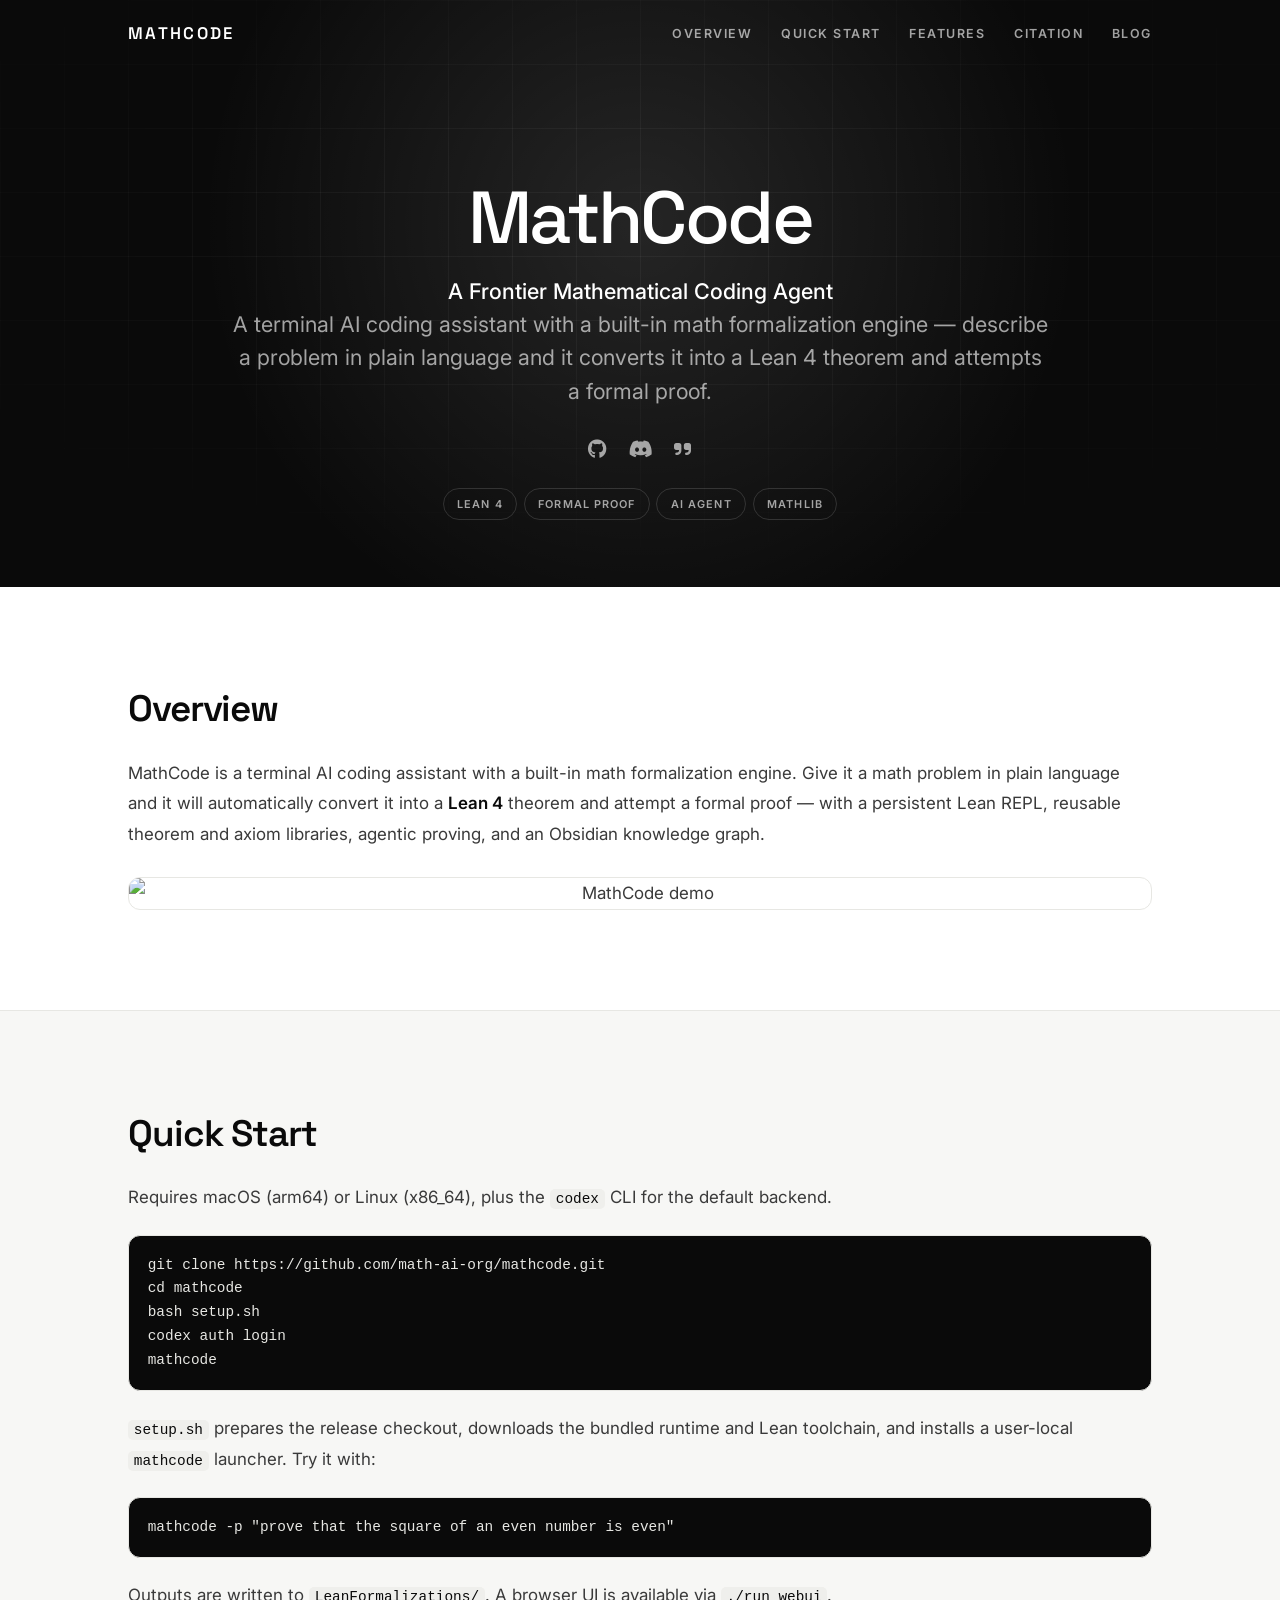
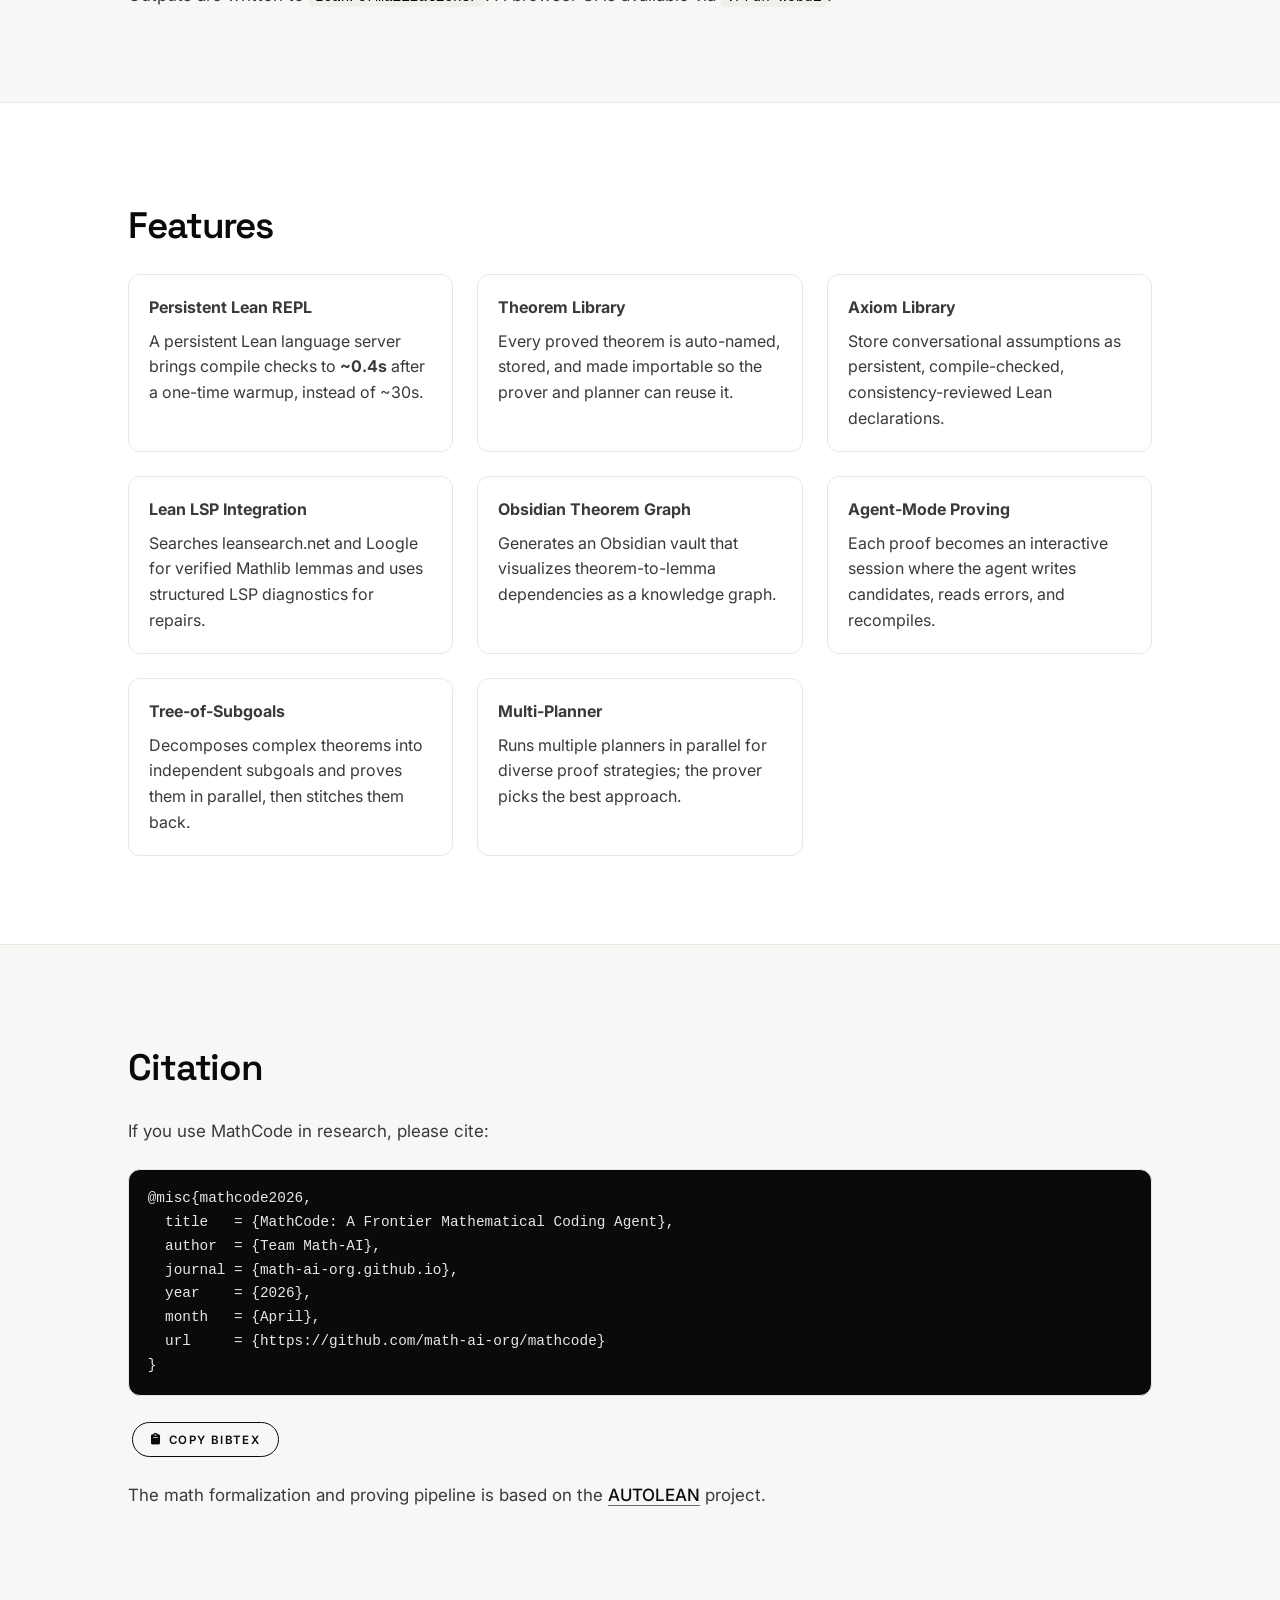
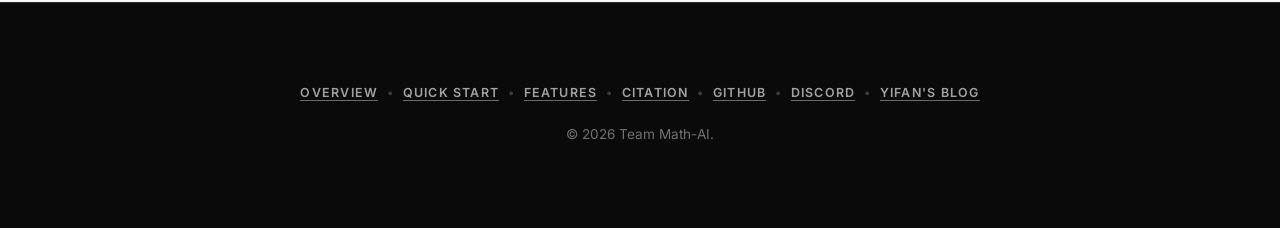
==== index.html @ fc047985 "Add project website (monochrome) for GitHub Pages Co-Authored-By: Claude Opus 4.8 (1M context) <nore" ====
<!DOCTYPE html>
<html lang="en">
<head>
  <meta charset="utf-8">
  <meta name="viewport" content="width=device-width, initial-scale=1">
  <title>MathCode — A Frontier Mathematical Coding Agent</title>
  <meta name="description" content="MathCode is a terminal AI coding agent with a built-in math formalization engine: describe a problem in plain language and it converts it into a Lean 4 theorem and attempts a formal proof.">
  <meta property="og:title" content="MathCode — A Frontier Mathematical Coding Agent"/>
  <meta property="og:description" content="A terminal AI coding agent that formalizes math problems into Lean 4 theorems and proves them."/>
  <meta property="og:type" content="website"/>
  <meta property="og:url" content="https://math-ai-org.github.io/mathcode/"/>
  <link rel="canonical" href="https://math-ai-org.github.io/mathcode/">
  <link rel="icon" href="data:image/svg+xml,%3Csvg xmlns='http://www.w3.org/2000/svg' viewBox='0 0 100 100'%3E%3Crect width='100' height='100' rx='22' fill='%230A0A0A'/%3E%3Ctext x='50' y='55' font-family='Arial,sans-serif' font-size='40' font-weight='700' fill='white' text-anchor='middle' dominant-baseline='central'%3EMC%3C/text%3E%3C/svg%3E" type="image/svg+xml">
  <link rel="preconnect" href="https://fonts.googleapis.com" />
  <link rel="preconnect" href="https://fonts.gstatic.com" crossorigin />
  <link href="https://fonts.googleapis.com/css2?family=Space+Grotesk:wght@400;500;600;700&family=Inter:wght@400;500;600;700&display=swap" rel="stylesheet" />
  <link rel="stylesheet" href="https://cdnjs.cloudflare.com/ajax/libs/font-awesome/6.5.2/css/all.min.css" />
    <style>
    /* ===== Monochrome system (OpenAI x SpaceX) — skins existing markup ===== */
    :root{
      --bg:#FFFFFF; --bg-subtle:#F7F7F5; --bg-subtle-2:#EFEFEC;
      --ink:#0A0A0A; --ink-2:#3A3A3A; --ink-3:#6B6B6B; --line:#E7E7E3;
      --d-bg:#0A0A0A; --d-ink:#FFFFFF; --d-ink-2:rgba(255,255,255,.62);
      --d-ink-3:rgba(255,255,255,.42); --d-line:rgba(255,255,255,.14);
      --nav-h:68px; --maxw:1120px; --readw:1120px; --ease:cubic-bezier(.22,.61,.36,1);
      --primary-color:#0A0A0A; --accent-color:#0A0A0A; --content-bg:#F7F7F5;
      --border-color:#E7E7E3; --text-main:#3A3A3A; --text-on-primary:#FFFFFF;
      --link-color:#0A0A0A; --link-hover-color:#0A0A0A; --primary-color-rgb:10,10,10; --link-color-rgb:10,10,10;
    }
    *,*::before,*::after{box-sizing:border-box}
    html{scroll-behavior:smooth;-webkit-text-size-adjust:100%}
    body{margin:0;font-family:'Inter',system-ui,-apple-system,Segoe UI,Roboto,Arial,sans-serif;
      background:var(--bg);color:var(--ink);line-height:1.6;overflow-x:hidden;display:flex;flex-direction:column;min-height:100vh;
      text-rendering:optimizeLegibility;-webkit-font-smoothing:antialiased;-moz-osx-font-smoothing:grayscale}
    a{color:inherit;text-decoration:none} img{max-width:100%;display:block} ::selection{background:var(--ink);color:var(--bg)}
    body.nav-open{overflow:hidden}
    .container{width:100%;max-width:var(--maxw);margin:0 auto;padding-inline:clamp(1.25rem,5vw,3rem)}
    .section.content-section .container{max-width:var(--readw)}
    .has-text-centered{text-align:center!important} .has-text-justified{text-align:justify}
    .has-text-grey{color:var(--ink-3)!important} .is-italic{font-style:italic}
    .has-text-weight-bold{font-weight:700} .has-text-weight-medium{font-weight:500}
    .is-size-3{font-size:1.5rem} .is-size-4{font-size:1.3rem} .is-size-5{font-size:1.15rem} .is-size-6{font-size:1rem} .is-size-7{font-size:.82rem}
    .mb-6{margin-bottom:1.5rem!important} .mt-3{margin-top:.75rem!important} .mt-5{margin-top:1.25rem!important} .mt-6{margin-top:2rem!important}
    .my-4{margin-top:1rem!important;margin-bottom:1rem!important} .my-5{margin-top:1.5rem!important;margin-bottom:1.5rem!important}
    .tight{margin-top:.5rem!important;margin-bottom:.75rem!important}
    .icon{display:inline-flex;align-items:center;justify-content:center}
    hr{border:0;border-top:1px solid var(--line);margin:1rem 0}

    /* Nav */
    .navbar{position:fixed;inset:0 0 auto 0;z-index:200;height:var(--nav-h);display:flex;align-items:center;background:transparent;
      border-bottom:1px solid transparent;transition:background .4s var(--ease),border-color .4s var(--ease),backdrop-filter .4s var(--ease)}
    .navbar>.container{display:flex;align-items:center;justify-content:space-between}
    .navbar-brand{display:flex;align-items:center;position:relative;z-index:160;min-height:auto}
    .navbar-brand .navbar-item{font-family:'Space Grotesk',sans-serif;font-weight:600;font-size:1.05rem;letter-spacing:.14em;
      text-transform:uppercase;color:var(--d-ink);padding:0;background:transparent!important;transition:color .4s var(--ease)}
    .navbar-menu{display:flex;box-shadow:none;background:transparent;padding:0} .navbar-end{display:flex;align-items:center;gap:1.8rem;margin-left:auto}
    .navbar-menu .navbar-item{position:relative;font-size:.78rem;font-weight:600;letter-spacing:.12em;text-transform:uppercase;
      color:var(--d-ink-2);padding:.25rem 0;background:transparent!important;transition:color .25s var(--ease)}
    .navbar-menu .navbar-item::after{content:"";position:absolute;left:0;right:0;bottom:-4px;height:1px;background:currentColor;
      transform:scaleX(0);transform-origin:left;transition:transform .3s var(--ease)}
    .navbar-menu .navbar-item:hover{color:var(--d-ink)} .navbar-menu .navbar-item:hover::after{transform:scaleX(1)}
    .navbar.is-scrolled{background:rgba(255,255,255,.82);backdrop-filter:saturate(180%) blur(20px);
      -webkit-backdrop-filter:saturate(180%) blur(20px);border-bottom-color:var(--line)}
    .navbar.is-scrolled .navbar-brand .navbar-item{color:var(--ink)}
    .navbar.is-scrolled .navbar-menu .navbar-item{color:var(--ink-3)}
    .navbar.is-scrolled .navbar-menu .navbar-item:hover{color:var(--ink)}
    .navbar-burger{display:none;position:relative;width:44px;height:44px;margin:0;background:none;border:0;cursor:pointer}
    .navbar-burger span{position:absolute;left:13px;width:18px;height:1.5px;background:var(--d-ink);
      transition:transform .35s var(--ease),opacity .2s var(--ease),background .4s var(--ease)}
    .navbar-burger span:nth-child(1){top:18px} .navbar-burger span:nth-child(2){top:23px} .navbar-burger span:nth-child(3){top:28px}
    .navbar.is-scrolled .navbar-burger span{background:var(--ink)}
    .navbar-burger.is-active span{background:var(--d-ink)!important}
    .navbar-burger.is-active span:nth-child(1){top:23px;transform:rotate(45deg)}
    .navbar-burger.is-active span:nth-child(2){opacity:0}
    .navbar-burger.is-active span:nth-child(3){top:23px;transform:rotate(-45deg)}

    /* Hero */
    .hero{position:relative;background:var(--d-bg);color:var(--d-ink);overflow:hidden;padding-top:var(--nav-h);
      min-height:62vh;min-height:62svh;display:flex;align-items:center}
    .hero::before{content:"";position:absolute;inset:0;
      background-image:linear-gradient(to right,rgba(255,255,255,.045) 1px,transparent 1px),linear-gradient(to bottom,rgba(255,255,255,.045) 1px,transparent 1px);
      background-size:64px 64px;-webkit-mask-image:radial-gradient(ellipse 85% 75% at 50% 40%,#000 25%,transparent 78%);
      mask-image:radial-gradient(ellipse 85% 75% at 50% 40%,#000 25%,transparent 78%)}
    .hero::after{content:"";position:absolute;left:50%;top:38%;transform:translate(-50%,-50%);width:80vw;height:80vw;
      max-width:1000px;max-height:1000px;background:radial-gradient(circle,rgba(255,255,255,.11),transparent 62%);pointer-events:none}
    .hero-body{position:relative;z-index:1;width:100%;padding-block:clamp(2.5rem,7vh,4.5rem)}
    .hero .title{font-family:'Space Grotesk',sans-serif;font-weight:500;letter-spacing:-.035em;line-height:1.02;
      color:var(--d-ink);font-size:clamp(2.4rem,6vw,4.6rem);margin-bottom:0}
    .hero .subtitle{color:var(--d-ink-2)}
    .hero .subtitle.is-hero-subtitle{color:var(--d-ink-2);font-size:clamp(1.05rem,1.7vw,1.35rem);max-width:820px;margin:1.2rem auto 0;font-weight:400;line-height:1.55}
    .hero .subtitle .highlight{color:var(--d-ink);font-weight:500}
    .hero .subtitle.is-4,.hero .subtitle.is-5{font-size:1.05rem;font-weight:500;margin-top:1.2rem;line-height:1.55}
    .hero .subtitle.is-6{font-size:.85rem;margin-top:.4rem}
    .hero .subtitle a,.authors-list a{color:var(--d-ink);border-bottom:1px solid var(--d-line)}
    .hero .subtitle a:hover,.authors-list a:hover{border-bottom-color:var(--d-ink)}
    .authors-list{font-size:1.02rem;line-height:1.7;margin-top:1.6rem;color:var(--d-ink-2);font-weight:500}
    .affiliations{font-size:.78rem;letter-spacing:.16em;text-transform:uppercase;color:var(--d-ink-3);margin-top:.7rem}
    .project-links{margin-top:1.6rem}
    .project-links a{color:var(--d-ink-2);font-size:1.2rem;margin:0 .55rem;transition:color .2s var(--ease),transform .2s var(--ease)}
    .project-links a:hover{color:var(--d-ink);transform:translateY(-2px)}
    .pill{display:inline-block;padding:.4rem .85rem;border-radius:100px;font-size:.68rem;font-weight:600;letter-spacing:.1em;
      text-transform:uppercase;background:transparent;color:var(--d-ink-2);border:1px solid var(--d-line);margin:.22rem .2rem}

    /* Sections / body */
    .section.content-section{padding-block:clamp(3.5rem,8vh,6rem);border-bottom:1px solid var(--line)}
    .section.content-section:nth-child(even){background:var(--bg-subtle)}
    .section.content-section:last-of-type{border-bottom:none}
    .section-title,.title.is-3.section-title{font-family:'Space Grotesk',sans-serif;font-weight:600;letter-spacing:-.03em;line-height:1.1;
      color:var(--ink);font-size:clamp(1.7rem,3.6vw,2.3rem);margin-bottom:1.75rem!important;text-align:left!important}
    .content{max-width:var(--readw);margin:0 auto;line-height:1.8;font-size:1.06rem;color:var(--ink-2)}
    .content .title.is-4,.title.is-4,.content h3{font-family:'Space Grotesk',sans-serif;font-weight:600;letter-spacing:-.02em;color:var(--ink);font-size:1.3rem;margin:2.1rem 0 1rem}
    .content .title.is-5,.title.is-5,.content h4{font-family:'Space Grotesk',sans-serif;font-weight:600;color:var(--ink);font-size:1.12rem;margin:1.6rem 0 .6rem;line-height:1.3}
    .content p{margin-bottom:1.2rem;color:var(--ink-2)} .content strong{color:var(--ink);font-weight:600}
    .content a{color:var(--ink);border-bottom:1px solid var(--ink-3);font-weight:500;transition:border-color .2s var(--ease)}
    .content a:hover{border-bottom-color:var(--ink)}
    .content ul,.content ol{margin:0 0 1.2rem 1.4rem} .content li{margin-bottom:.5rem;color:var(--ink-2)}
    .content img{display:block;margin:1.75rem auto;max-width:100%;border:1px solid var(--line);border-radius:12px}
    .content figure{margin:1.75rem auto;text-align:center;max-width:100%}
    .content figure img,figure img{margin:0 auto .6rem}
    figcaption,.content figcaption{color:var(--ink-3);font-size:.85rem;line-height:1.6;max-width:820px;margin:.4rem auto 0}
    .math-block{margin:1.6rem 0;overflow-x:auto;text-align:center}
    .content pre,pre{background:var(--d-bg);color:#E7E7E3;border:1px solid var(--line);border-radius:12px;padding:1.2em 1.3em;overflow:auto;font-size:.9rem;margin:1.4rem 0;line-height:1.65}
    code{background:var(--bg-subtle-2);color:var(--ink);padding:.16em .4em;border-radius:5px;font-size:85%}
    pre code{background:transparent;color:inherit;padding:0;font-size:inherit}
    .notification{position:relative;background:var(--bg-subtle);border-radius:0 10px 10px 0;padding:1.1rem 1.4rem;margin:1.6rem 0;color:var(--ink-2)}
    .message{background:var(--bg-subtle);border-left:2px solid var(--ink);border-radius:0 10px 10px 0;margin:1.6rem 0}
    .message-body{padding:1.1rem 1.4rem;color:var(--ink-2);border:0}
    .box{background:var(--bg);border:1px solid var(--line);border-radius:12px;padding:1.5rem;margin:1rem 0;box-shadow:none;color:var(--ink-2)}
    .has-background-light{background:var(--bg-subtle)!important}
    .pillar-box,.book-item{background:var(--bg);border:1px solid var(--line);border-radius:12px;padding:1.25rem;height:100%;color:var(--ink-2);transition:transform .2s var(--ease),box-shadow .2s var(--ease)}
    .book-item{font-size:.92rem;text-align:center}
    .pillar-box:hover,.book-item:hover{transform:translateY(-3px);box-shadow:0 12px 28px rgba(10,10,10,.06)}
    .section.content-section:nth-child(even) :is(.notification,.message,.box,.pillar-box,.book-item,.diagram-container){background:#fff}
    .columns{display:flex;flex-wrap:wrap;gap:1.5rem;margin:1rem 0} .columns.is-centered{justify-content:center} .columns.is-vcentered{align-items:center}
    .column{flex:1 1 0;min-width:0;padding:0}
    .column.is-4{flex:0 0 calc(33.333% - 1rem)} .column.is-5{flex:0 0 calc(41.666% - .75rem)}
    .column.is-6,.column.is-half{flex:0 0 calc(50% - .75rem)} .column.is-one-quarter-desktop{flex:0 0 calc(25% - 1.125rem)}
    .table-container{overflow-x:auto;margin:2rem 0;border:1px solid var(--line);border-radius:12px}
    table.table,.table{width:100%;border-collapse:collapse;background:var(--bg);margin:0}
    table.table th,.table th{background:var(--bg-subtle);color:var(--ink);font-weight:600;padding:1rem;text-align:left;border-bottom:2px solid var(--line)}
    table.table td,.table td{padding:1rem;border-bottom:1px solid var(--line);color:var(--ink-2);vertical-align:top}
    table.table tr:last-child td{border-bottom:none}
    .diagram-container{width:100%;margin:2rem 0;text-align:center;background:var(--bg);border:1px solid var(--line);border-radius:12px;padding:1.5rem;display:block}
    .diagram-container img{border:0;margin:0 auto}
    .mini-caption{display:block;margin-top:.6rem;color:var(--ink-3);font-style:italic;font-size:.85rem;text-align:center}
    .profile-image{width:100%;max-width:280px;aspect-ratio:1;object-fit:cover;border-radius:14px;border:1px solid var(--line);filter:grayscale(1)}
    svg text{font-family:'Inter',sans-serif}
    .button{display:inline-flex;align-items:center;gap:.5rem;padding:.6rem 1.1rem;border:1px solid var(--ink);border-radius:100px;
      background:transparent;color:var(--ink);font-family:inherit;font-size:.72rem;font-weight:600;letter-spacing:.12em;text-transform:uppercase;
      cursor:pointer;transition:background .2s var(--ease),color .2s var(--ease);margin:.25rem}
    .button:hover,.button.is-primary,.button.is-success{background:var(--ink);color:var(--bg)!important;border-color:var(--ink)}

    /* Footer */
    .footer{background:var(--d-bg);color:var(--d-ink-2);padding-block:clamp(2.5rem,5vw,4rem);margin-top:auto;border-top:1px solid var(--d-line)}
    .footer .content{max-width:var(--maxw);color:var(--d-ink-2)}
    .footer .content p:first-child{font-size:.78rem;font-weight:600;letter-spacing:.1em;text-transform:uppercase;margin-bottom:1rem;line-height:2.1}
    .footer a{color:var(--d-ink-2);font-weight:600;transition:color .2s var(--ease)} .footer a:hover{color:var(--d-ink)}
    .footer .content p:last-child{font-size:.85rem;color:var(--d-ink-3);letter-spacing:0;text-transform:none;font-weight:400}

    @media(max-width:1023px){ .column.is-half-tablet,.column.is-one-quarter-desktop{flex:0 0 calc(50% - .75rem)} }
    @media(max-width:820px){
      .navbar-burger{display:block}
      .navbar-menu{position:fixed;inset:0;background:var(--d-bg);flex-direction:column;justify-content:center;align-items:center;gap:1.5rem;
        opacity:0;visibility:hidden;transform:translateY(-8px);z-index:150;transition:opacity .4s var(--ease),transform .4s var(--ease),visibility .4s}
      .navbar-menu.is-active{opacity:1;visibility:visible;transform:none}
      .navbar-end{flex-direction:column;gap:1.5rem;margin-left:0}
      .navbar-menu .navbar-item{font-family:'Space Grotesk',sans-serif;font-size:1.4rem;font-weight:500;letter-spacing:-.01em;text-transform:none}
      .navbar-menu .navbar-item::after{display:none}
      .column,.column.is-4,.column.is-5,.column.is-6,.column.is-half,.column.is-half-tablet,.column.is-one-quarter-desktop{flex:1 1 100%}
    }
    @media (prefers-reduced-motion: reduce){ html{scroll-behavior:auto} }
  </style>

</head>
<body>
  <nav class="navbar" role="navigation" aria-label="main navigation">
    <div class="container">
      <div class="navbar-brand">
        <a class="navbar-item" href="#">MathCode</a>
        <a role="button" class="navbar-burger" aria-label="menu" aria-expanded="false" data-target="navbarMenu"><span aria-hidden="true"></span><span aria-hidden="true"></span><span aria-hidden="true"></span></a>
      </div>
      <div id="navbarMenu" class="navbar-menu"><div class="navbar-end">
          <a href="#overview" class="navbar-item">Overview</a>
          <a href="#quickstart" class="navbar-item">Quick Start</a>
          <a href="#features" class="navbar-item">Features</a>
          <a href="#citation" class="navbar-item">Citation</a>
          <a href="https://yfz.ai/blog" class="navbar-item">Blog</a>
        </div></div>
    </div>
  </nav>
  <header class="hero is-medium">
    <div class="hero-body"><div class="container has-text-centered">
      <h1 class="title">MathCode</h1>
      <h2 class="subtitle is-hero-subtitle"><span class="highlight">A Frontier Mathematical Coding Agent</span><br>A terminal AI coding assistant with a built-in math formalization engine &mdash; describe a problem in plain language and it converts it into a Lean&nbsp;4 theorem and attempts a formal proof.</h2>
      <div class="project-links">
          <a href="https://github.com/math-ai-org/mathcode" target="_blank" rel="noopener" aria-label="GitHub"><i class="fab fa-github"></i></a>
          <a href="https://discord.gg/f2AFP9W5" target="_blank" rel="noopener" aria-label="Discord"><i class="fab fa-discord"></i></a>
          <a href="#citation" aria-label="Citation"><i class="fas fa-quote-right"></i></a>
      </div>
      <div style="margin-top:1.25rem;">
          <span class="pill">Lean 4</span><span class="pill">Formal Proof</span><span class="pill">AI Agent</span><span class="pill">Mathlib</span>
      </div>
    </div></div>
  </header>
  <main>
    <section id="overview" class="section content-section"><div class="container">
      <h2 class="section-title">Overview</h2>
      <div class="content">
        <p>MathCode is a terminal AI coding assistant with a built-in math formalization engine. Give it a math problem in plain language and it will automatically convert it into a <strong>Lean&nbsp;4</strong> theorem and attempt a formal proof &mdash; with a persistent Lean REPL, reusable theorem and axiom libraries, agentic proving, and an Obsidian knowledge graph.</p>
        <figure><img src="Demo.png" alt="MathCode demo"></figure>
      </div>
    </div></section>
    <section id="quickstart" class="section content-section"><div class="container">
      <h2 class="section-title">Quick Start</h2>
      <div class="content">
        <p>Requires macOS (arm64) or Linux (x86_64), plus the <code>codex</code> CLI for the default backend.</p>
<pre><code>git clone https://github.com/math-ai-org/mathcode.git
cd mathcode
bash setup.sh
codex auth login
mathcode</code></pre>
        <p><code>setup.sh</code> prepares the release checkout, downloads the bundled runtime and Lean toolchain, and installs a user-local <code>mathcode</code> launcher. Try it with:</p>
<pre><code>mathcode -p "prove that the square of an even number is even"</code></pre>
        <p>Outputs are written to <code>LeanFormalizations/</code>. A browser UI is available via <code>./run webui</code>.</p>
      </div>
    </div></section>
    <section id="features" class="section content-section"><div class="container">
      <h2 class="section-title">Features</h2>
      <div class="columns is-multiline">
          <div class="column is-4"><div class="pillar-box"><strong>Persistent Lean REPL</strong><p style="margin:.5rem 0 0">A persistent Lean language server brings compile checks to <strong>~0.4s</strong> after a one-time warmup, instead of ~30s.</p></div></div>
          <div class="column is-4"><div class="pillar-box"><strong>Theorem Library</strong><p style="margin:.5rem 0 0">Every proved theorem is auto-named, stored, and made importable so the prover and planner can reuse it.</p></div></div>
          <div class="column is-4"><div class="pillar-box"><strong>Axiom Library</strong><p style="margin:.5rem 0 0">Store conversational assumptions as persistent, compile-checked, consistency-reviewed Lean declarations.</p></div></div>
          <div class="column is-4"><div class="pillar-box"><strong>Lean LSP Integration</strong><p style="margin:.5rem 0 0">Searches leansearch.net and Loogle for verified Mathlib lemmas and uses structured LSP diagnostics for repairs.</p></div></div>
          <div class="column is-4"><div class="pillar-box"><strong>Obsidian Theorem Graph</strong><p style="margin:.5rem 0 0">Generates an Obsidian vault that visualizes theorem-to-lemma dependencies as a knowledge graph.</p></div></div>
          <div class="column is-4"><div class="pillar-box"><strong>Agent-Mode Proving</strong><p style="margin:.5rem 0 0">Each proof becomes an interactive session where the agent writes candidates, reads errors, and recompiles.</p></div></div>
          <div class="column is-4"><div class="pillar-box"><strong>Tree-of-Subgoals</strong><p style="margin:.5rem 0 0">Decomposes complex theorems into independent subgoals and proves them in parallel, then stitches them back.</p></div></div>
          <div class="column is-4"><div class="pillar-box"><strong>Multi-Planner</strong><p style="margin:.5rem 0 0">Runs multiple planners in parallel for diverse proof strategies; the prover picks the best approach.</p></div></div>
      </div>
    </div></section>
    <section id="citation" class="section content-section"><div class="container">
      <h2 class="section-title">Citation</h2>
      <div class="content"><p>If you use MathCode in research, please cite:</p>
<pre id="cite-bibtex"><code>@misc{mathcode2026,
  title   = {MathCode: A Frontier Mathematical Coding Agent},
  author  = {Team Math-AI},
  journal = {math-ai-org.github.io},
  year    = {2026},
  month   = {April},
  url     = {https://github.com/math-ai-org/mathcode}
}</code></pre>
        <p><button id="copy-cite" class="button"><span class="icon"><i class="fas fa-clipboard"></i></span><span>Copy BibTeX</span></button></p>
        <p>The math formalization and proving pipeline is based on the <a href="https://github.com/T3S1AMAX/autolean.git" target="_blank" rel="noopener">AUTOLEAN</a> project.</p></div>
    </div></section>
  </main>
  <footer class="footer"><div class="container"><div class="content has-text-centered">
    <p><a href="#overview">Overview</a> &nbsp;&bull;&nbsp; <a href="#quickstart">Quick Start</a> &nbsp;&bull;&nbsp;
       <a href="#features">Features</a> &nbsp;&bull;&nbsp; <a href="#citation">Citation</a> &nbsp;&bull;&nbsp;
       <a href="https://github.com/math-ai-org/mathcode">GitHub</a> &nbsp;&bull;&nbsp;
       <a href="https://discord.gg/f2AFP9W5">Discord</a> &nbsp;&bull;&nbsp;
       <a href="https://yfz.ai/blog">Yifan's Blog</a></p>
    <p>&copy; 2026 Team Math-AI.</p>
  </div></div></footer>
    <script>
    document.addEventListener('DOMContentLoaded', () => {
      const navbar = document.querySelector('.navbar');
      const hero = document.querySelector('.hero');
      const burgers = Array.from(document.querySelectorAll('.navbar-burger'));
      if (navbar && hero && 'IntersectionObserver' in window) {
        new IntersectionObserver(([e]) => navbar.classList.toggle('is-scrolled', !e.isIntersecting),
          { rootMargin: '-69px 0px 0px 0px', threshold: 0 }).observe(hero);
      }
      const closeMenu = () => {
        document.querySelectorAll('.navbar-burger.is-active').forEach(b => b.classList.remove('is-active'));
        document.querySelectorAll('.navbar-menu.is-active').forEach(m => m.classList.remove('is-active'));
        document.body.classList.remove('nav-open');
      };
      burgers.forEach(el => el.addEventListener('click', () => {
        const target = document.getElementById(el.dataset.target);
        el.classList.toggle('is-active'); if (target) target.classList.toggle('is-active');
        document.body.classList.toggle('nav-open', el.classList.contains('is-active'));
      }));
      document.querySelectorAll('.navbar-menu .navbar-item').forEach(a => a.addEventListener('click', closeMenu));
      document.addEventListener('keydown', (e) => { if (e.key === 'Escape') closeMenu(); });
      const btn = document.getElementById('copy-cite'), pre = document.getElementById('cite-bibtex');
      if (btn && pre) { btn.addEventListener('click', async () => {
        try { await navigator.clipboard.writeText(pre.innerText); btn.classList.add('is-success');
          btn.innerHTML = '<span class="icon"><i class="fas fa-check"></i></span><span>Copied</span>';
          setTimeout(() => { btn.classList.remove('is-success'); btn.innerHTML = '<span class="icon"><i class="fas fa-clipboard"></i></span><span>Copy BibTeX</span>'; }, 1600);
        } catch (e) { const r=document.createRange(); r.selectNode(pre); const s=window.getSelection(); s.removeAllRanges(); s.addRange(r); try{document.execCommand('copy')}catch(_){}; s.removeAllRanges(); }
      }); }
    });
  </script>
</body>
</html>
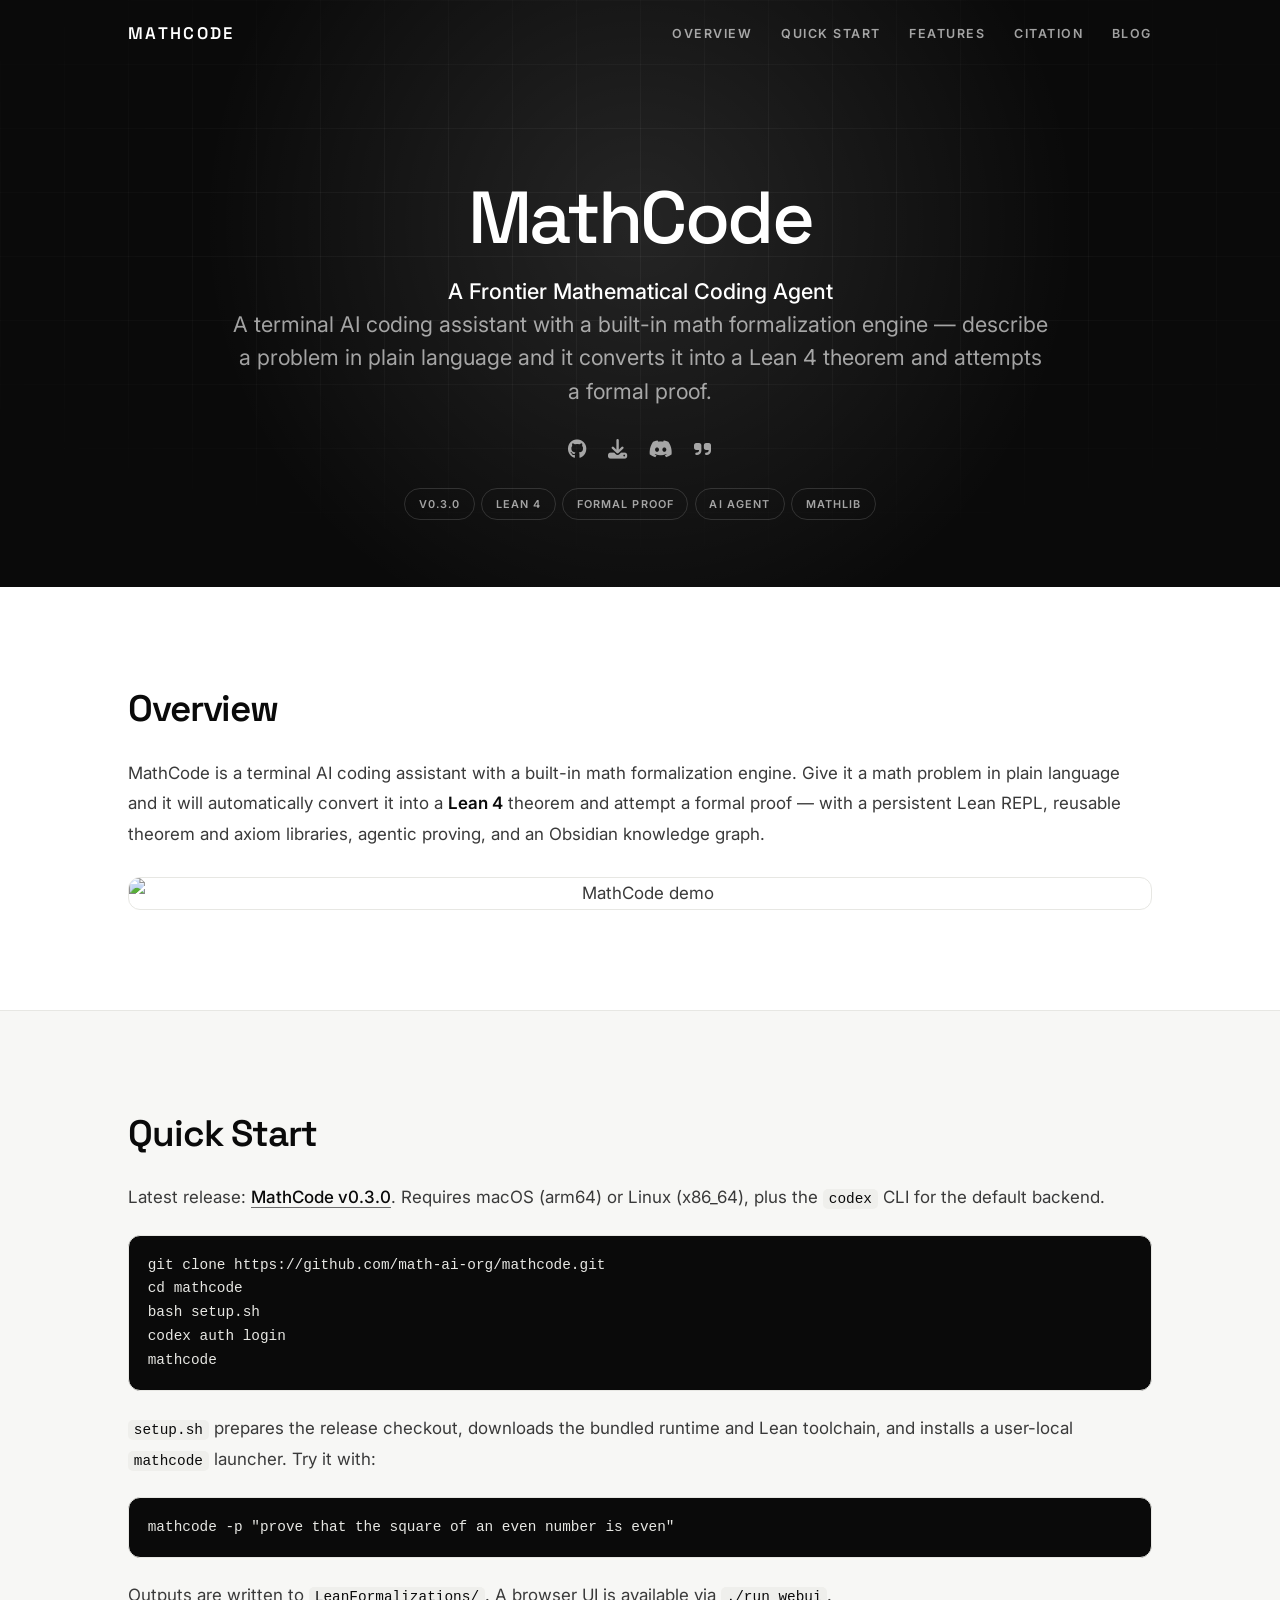
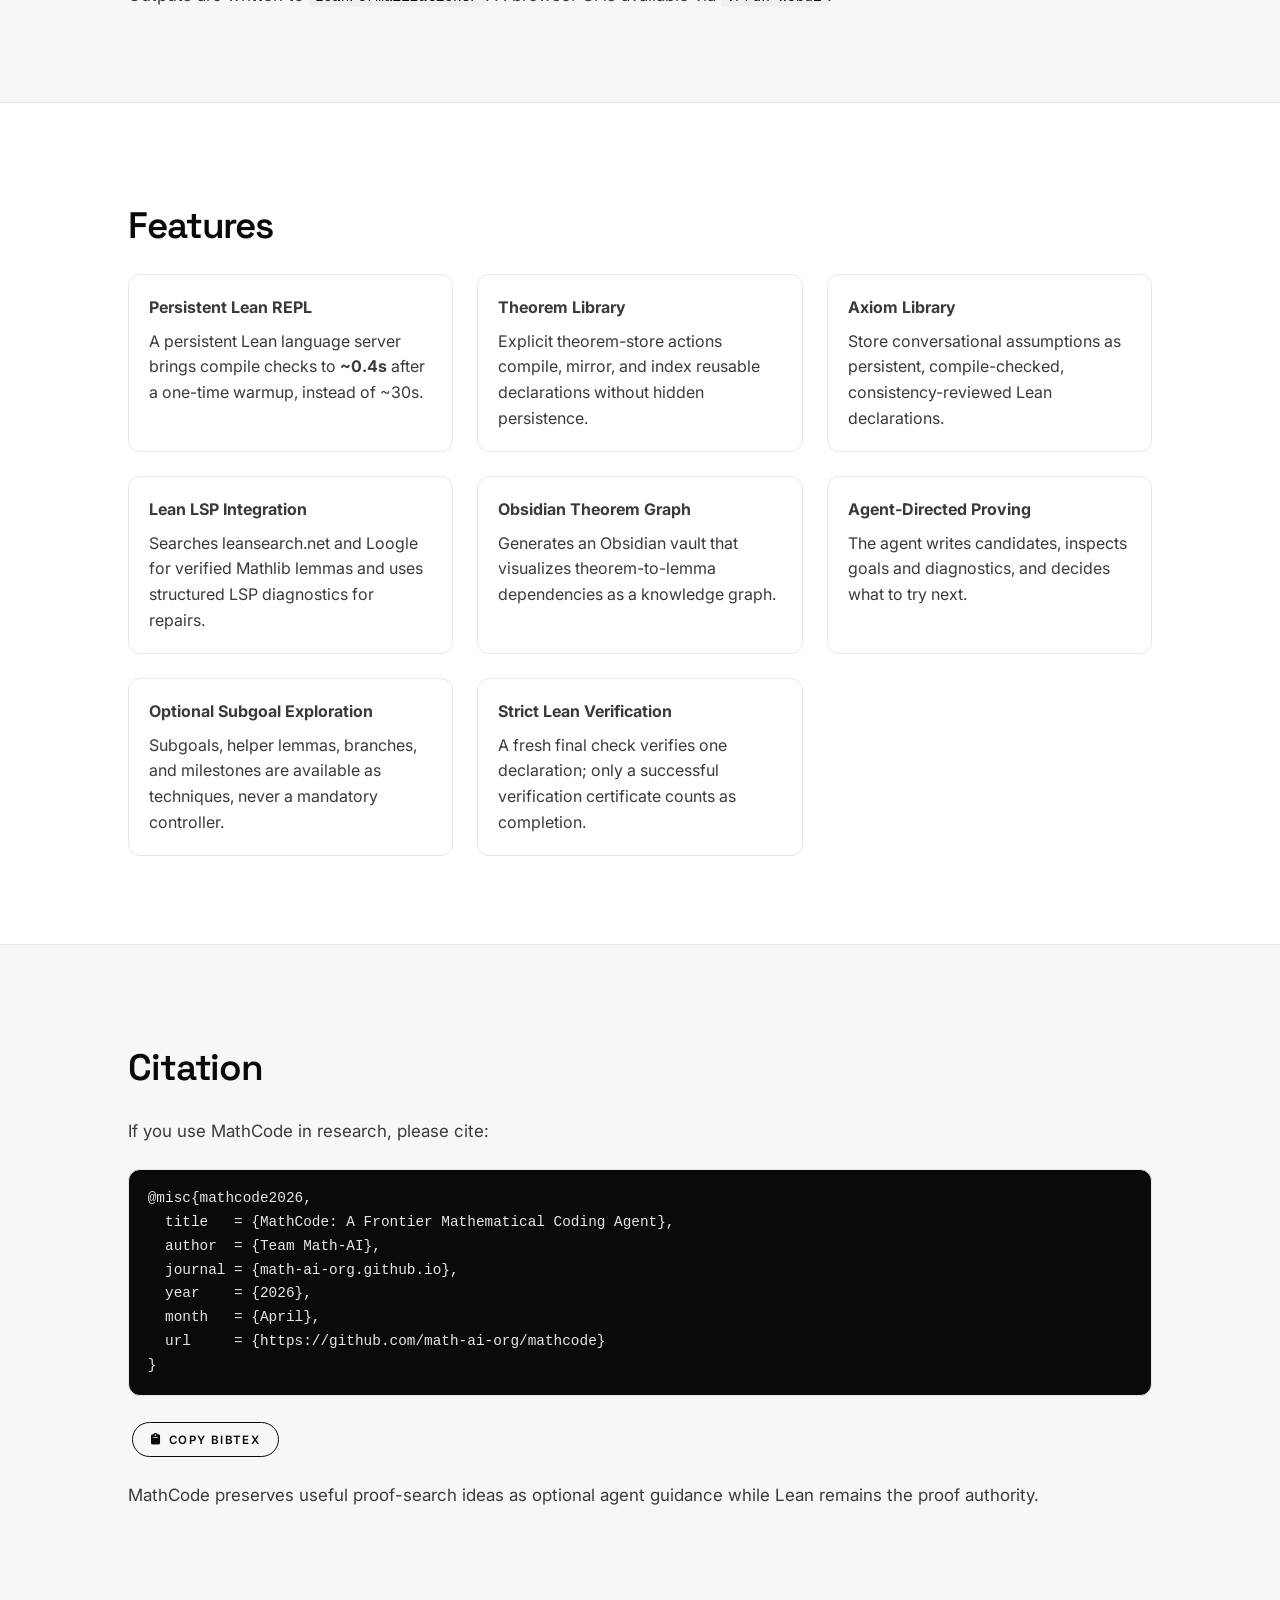
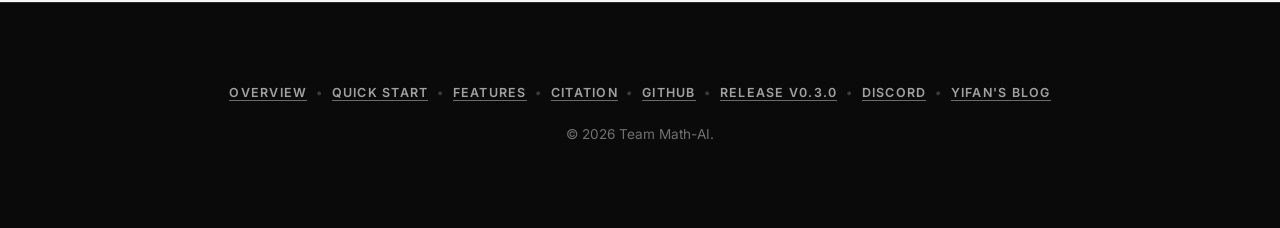
==== commit 8740ffe2: "Release MathCode 0.3.0" ====
--- a/index.html
+++ b/index.html
@@ -194,11 +194,12 @@
       <h2 class="subtitle is-hero-subtitle"><span class="highlight">A Frontier Mathematical Coding Agent</span><br>A terminal AI coding assistant with a built-in math formalization engine &mdash; describe a problem in plain language and it converts it into a Lean&nbsp;4 theorem and attempts a formal proof.</h2>
       <div class="project-links">
           <a href="https://github.com/math-ai-org/mathcode" target="_blank" rel="noopener" aria-label="GitHub"><i class="fab fa-github"></i></a>
+          <a href="https://github.com/math-ai-org/mathcode/releases/tag/v0.3.0" target="_blank" rel="noopener" aria-label="Download MathCode v0.3.0"><i class="fas fa-download"></i></a>
           <a href="https://discord.gg/f2AFP9W5" target="_blank" rel="noopener" aria-label="Discord"><i class="fab fa-discord"></i></a>
           <a href="#citation" aria-label="Citation"><i class="fas fa-quote-right"></i></a>
       </div>
       <div style="margin-top:1.25rem;">
-          <span class="pill">Lean 4</span><span class="pill">Formal Proof</span><span class="pill">AI Agent</span><span class="pill">Mathlib</span>
+          <a class="pill" href="https://github.com/math-ai-org/mathcode/releases/tag/v0.3.0" target="_blank" rel="noopener">v0.3.0</a><span class="pill">Lean 4</span><span class="pill">Formal Proof</span><span class="pill">AI Agent</span><span class="pill">Mathlib</span>
       </div>
     </div></div>
   </header>
@@ -213,7 +214,7 @@
     <section id="quickstart" class="section content-section"><div class="container">
       <h2 class="section-title">Quick Start</h2>
       <div class="content">
-        <p>Requires macOS (arm64) or Linux (x86_64), plus the <code>codex</code> CLI for the default backend.</p>
+        <p>Latest release: <a href="https://github.com/math-ai-org/mathcode/releases/tag/v0.3.0">MathCode v0.3.0</a>. Requires macOS (arm64) or Linux (x86_64), plus the <code>codex</code> CLI for the default backend.</p>
 <pre><code>git clone https://github.com/math-ai-org/mathcode.git
 cd mathcode
 bash setup.sh
@@ -228,13 +229,13 @@
       <h2 class="section-title">Features</h2>
       <div class="columns is-multiline">
           <div class="column is-4"><div class="pillar-box"><strong>Persistent Lean REPL</strong><p style="margin:.5rem 0 0">A persistent Lean language server brings compile checks to <strong>~0.4s</strong> after a one-time warmup, instead of ~30s.</p></div></div>
-          <div class="column is-4"><div class="pillar-box"><strong>Theorem Library</strong><p style="margin:.5rem 0 0">Every proved theorem is auto-named, stored, and made importable so the prover and planner can reuse it.</p></div></div>
+          <div class="column is-4"><div class="pillar-box"><strong>Theorem Library</strong><p style="margin:.5rem 0 0">Explicit theorem-store actions compile, mirror, and index reusable declarations without hidden persistence.</p></div></div>
           <div class="column is-4"><div class="pillar-box"><strong>Axiom Library</strong><p style="margin:.5rem 0 0">Store conversational assumptions as persistent, compile-checked, consistency-reviewed Lean declarations.</p></div></div>
           <div class="column is-4"><div class="pillar-box"><strong>Lean LSP Integration</strong><p style="margin:.5rem 0 0">Searches leansearch.net and Loogle for verified Mathlib lemmas and uses structured LSP diagnostics for repairs.</p></div></div>
           <div class="column is-4"><div class="pillar-box"><strong>Obsidian Theorem Graph</strong><p style="margin:.5rem 0 0">Generates an Obsidian vault that visualizes theorem-to-lemma dependencies as a knowledge graph.</p></div></div>
-          <div class="column is-4"><div class="pillar-box"><strong>Agent-Mode Proving</strong><p style="margin:.5rem 0 0">Each proof becomes an interactive session where the agent writes candidates, reads errors, and recompiles.</p></div></div>
-          <div class="column is-4"><div class="pillar-box"><strong>Tree-of-Subgoals</strong><p style="margin:.5rem 0 0">Decomposes complex theorems into independent subgoals and proves them in parallel, then stitches them back.</p></div></div>
-          <div class="column is-4"><div class="pillar-box"><strong>Multi-Planner</strong><p style="margin:.5rem 0 0">Runs multiple planners in parallel for diverse proof strategies; the prover picks the best approach.</p></div></div>
+          <div class="column is-4"><div class="pillar-box"><strong>Agent-Directed Proving</strong><p style="margin:.5rem 0 0">The agent writes candidates, inspects goals and diagnostics, and decides what to try next.</p></div></div>
+          <div class="column is-4"><div class="pillar-box"><strong>Optional Subgoal Exploration</strong><p style="margin:.5rem 0 0">Subgoals, helper lemmas, branches, and milestones are available as techniques, never a mandatory controller.</p></div></div>
+          <div class="column is-4"><div class="pillar-box"><strong>Strict Lean Verification</strong><p style="margin:.5rem 0 0">A fresh final check verifies one declaration; only a successful verification certificate counts as completion.</p></div></div>
       </div>
     </div></section>
     <section id="citation" class="section content-section"><div class="container">
@@ -249,13 +250,14 @@
   url     = {https://github.com/math-ai-org/mathcode}
 }</code></pre>
         <p><button id="copy-cite" class="button"><span class="icon"><i class="fas fa-clipboard"></i></span><span>Copy BibTeX</span></button></p>
-        <p>The math formalization and proving pipeline is based on the <a href="https://github.com/T3S1AMAX/autolean.git" target="_blank" rel="noopener">AUTOLEAN</a> project.</p></div>
+        <p>MathCode preserves useful proof-search ideas as optional agent guidance while Lean remains the proof authority.</p></div>
     </div></section>
   </main>
   <footer class="footer"><div class="container"><div class="content has-text-centered">
     <p><a href="#overview">Overview</a> &nbsp;&bull;&nbsp; <a href="#quickstart">Quick Start</a> &nbsp;&bull;&nbsp;
        <a href="#features">Features</a> &nbsp;&bull;&nbsp; <a href="#citation">Citation</a> &nbsp;&bull;&nbsp;
        <a href="https://github.com/math-ai-org/mathcode">GitHub</a> &nbsp;&bull;&nbsp;
+       <a href="https://github.com/math-ai-org/mathcode/releases/tag/v0.3.0">Release v0.3.0</a> &nbsp;&bull;&nbsp;
        <a href="https://discord.gg/f2AFP9W5">Discord</a> &nbsp;&bull;&nbsp;
        <a href="https://yfz.ai/blog">Yifan's Blog</a></p>
     <p>&copy; 2026 Team Math-AI.</p>
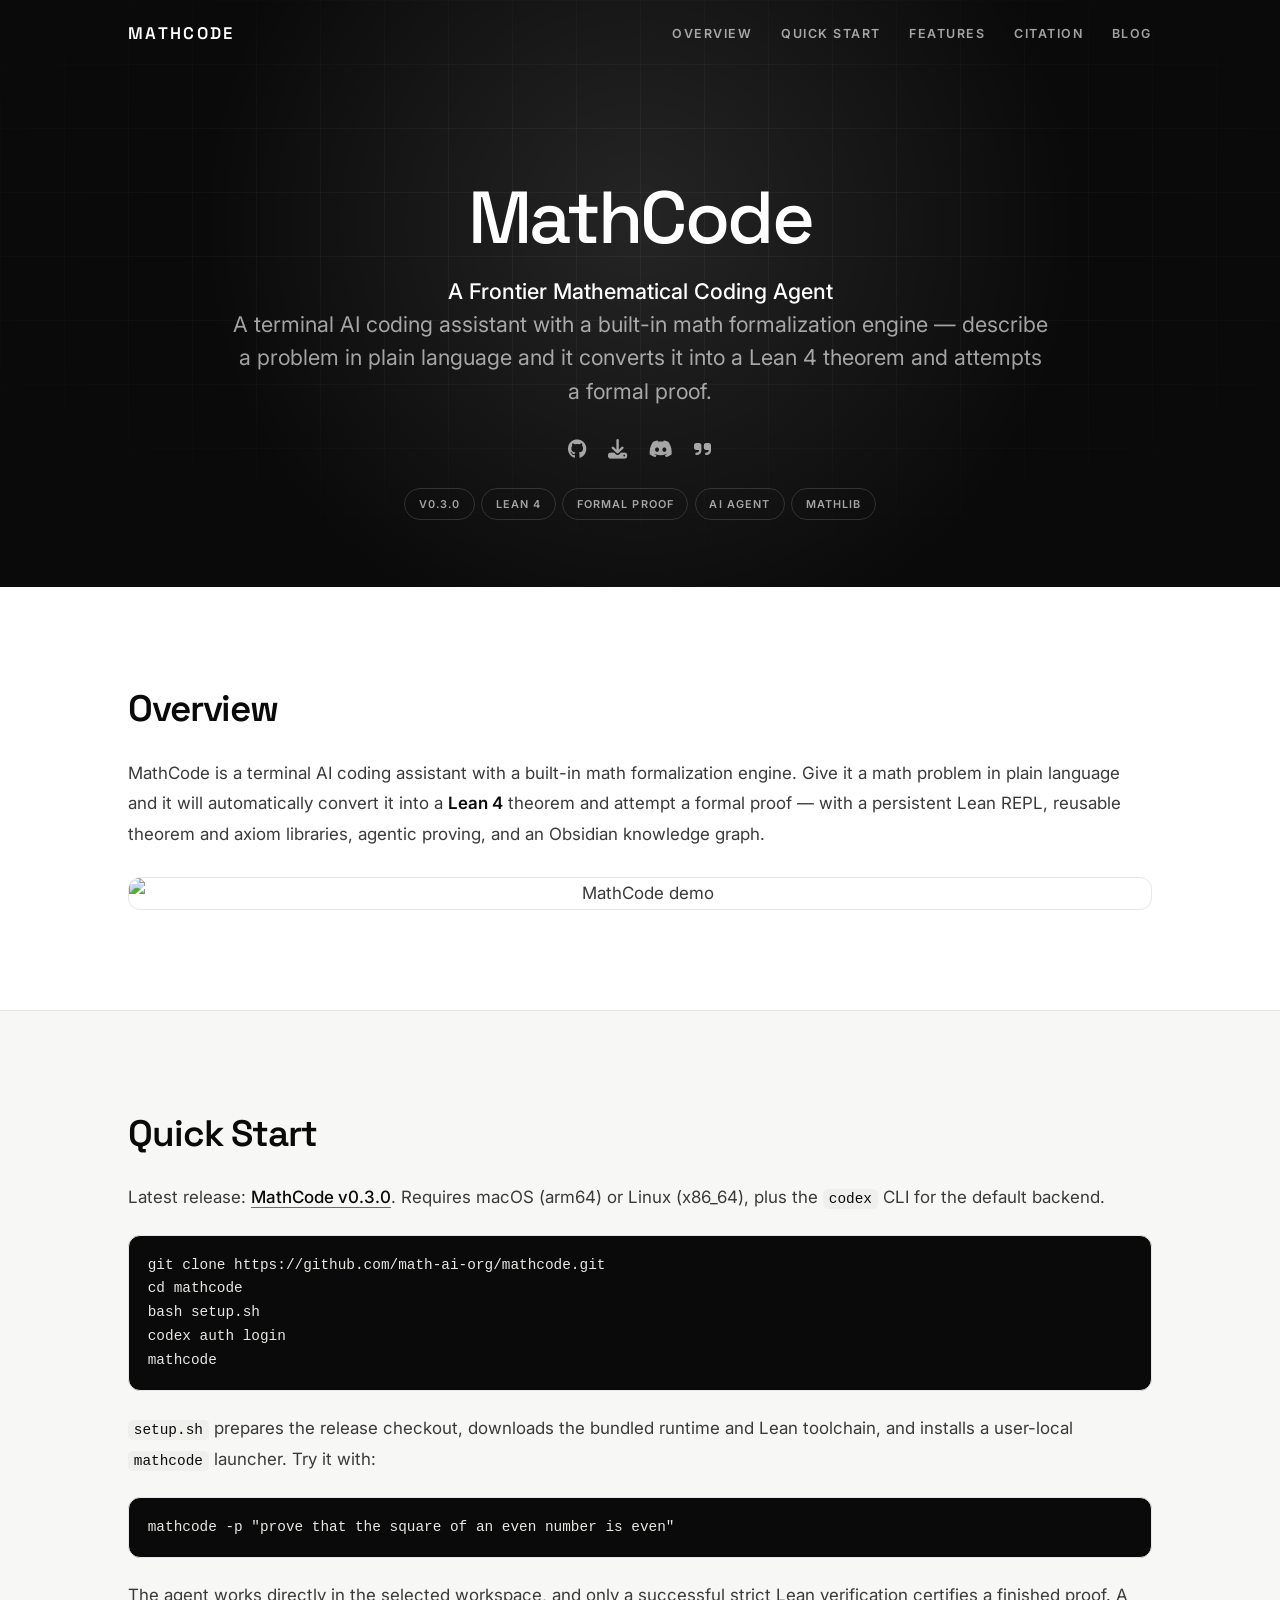
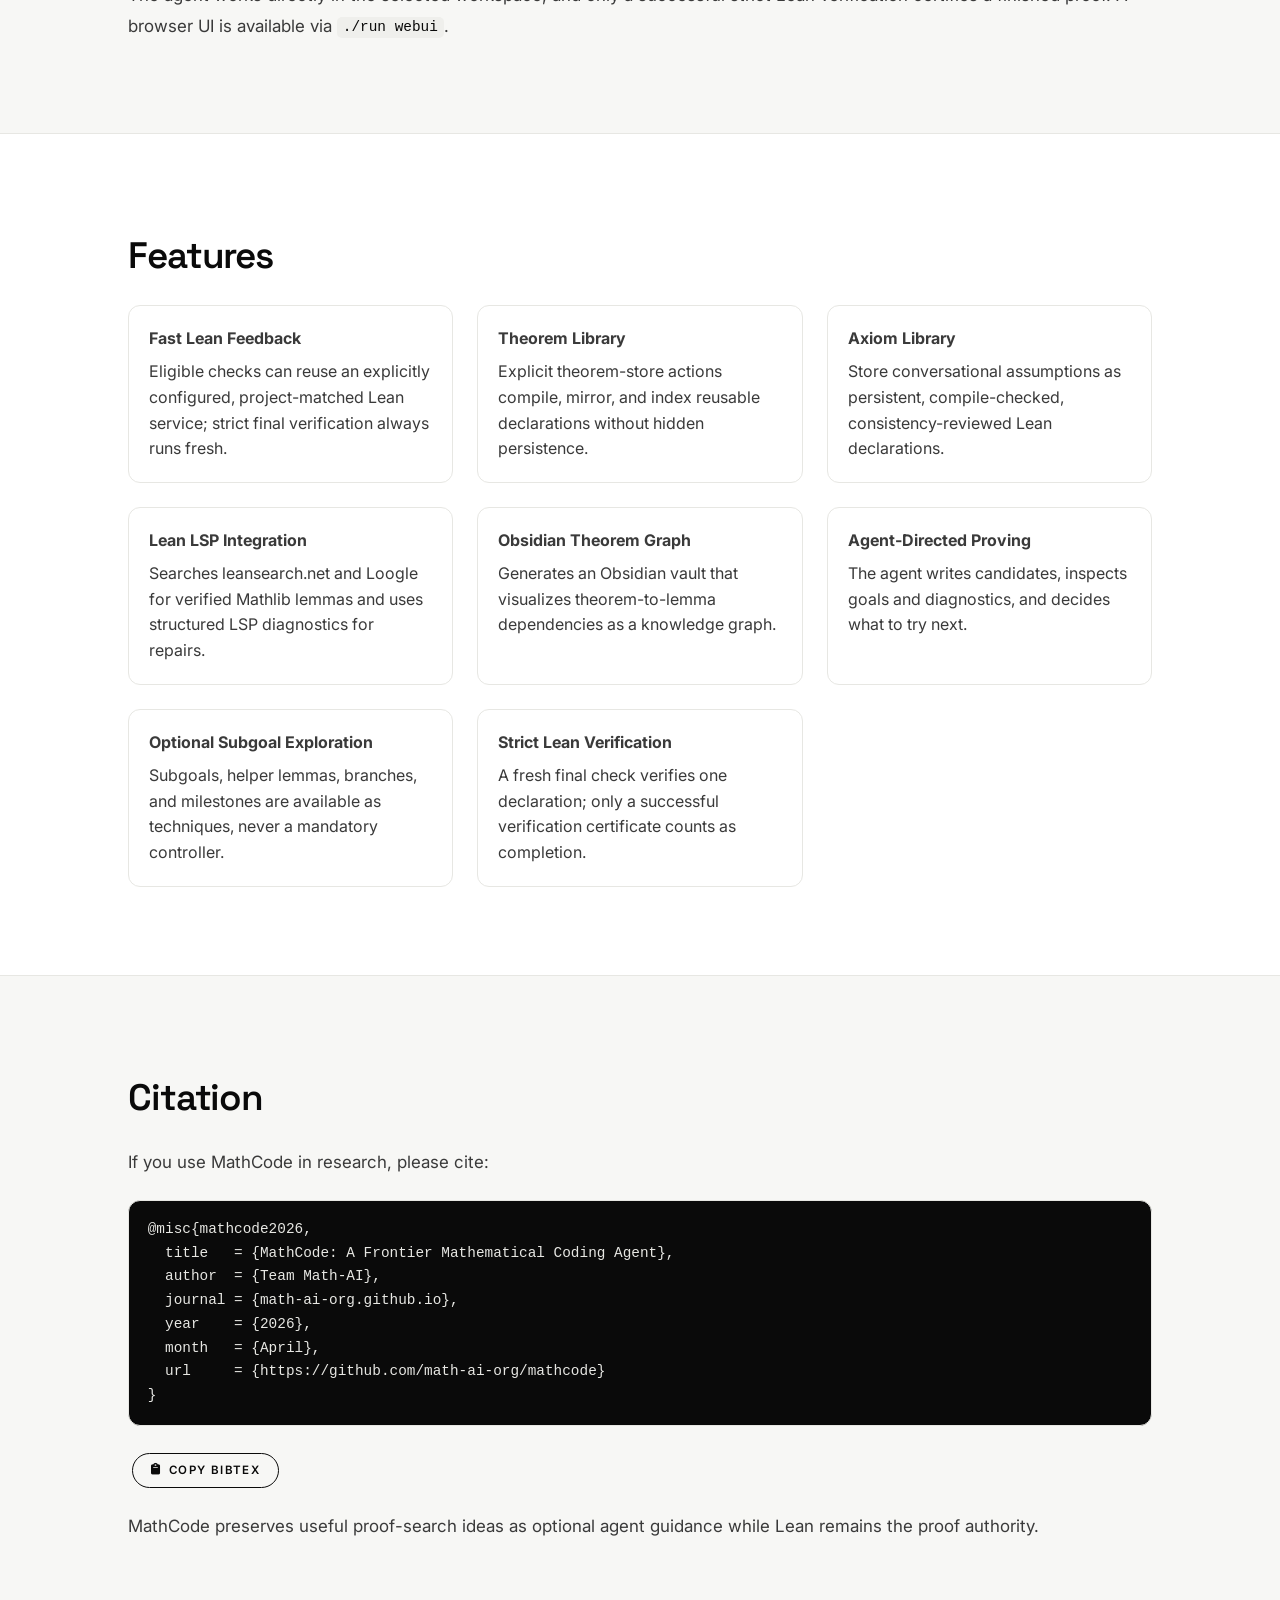
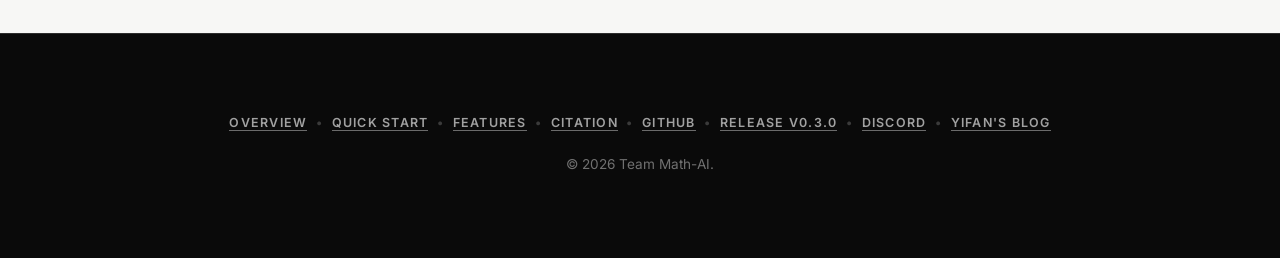
==== commit 23dc1763: "Release MathCode v0.4.0" ====
--- a/index.html
+++ b/index.html
@@ -222,13 +222,13 @@
 mathcode</code></pre>
         <p><code>setup.sh</code> prepares the release checkout, downloads the bundled runtime and Lean toolchain, and installs a user-local <code>mathcode</code> launcher. Try it with:</p>
 <pre><code>mathcode -p "prove that the square of an even number is even"</code></pre>
-        <p>Outputs are written to <code>LeanFormalizations/</code>. A browser UI is available via <code>./run webui</code>.</p>
+        <p>The agent works directly in the selected workspace, and only a successful strict Lean verification certifies a finished proof. A browser UI is available via <code>./run webui</code>.</p>
       </div>
     </div></section>
     <section id="features" class="section content-section"><div class="container">
       <h2 class="section-title">Features</h2>
       <div class="columns is-multiline">
-          <div class="column is-4"><div class="pillar-box"><strong>Persistent Lean REPL</strong><p style="margin:.5rem 0 0">A persistent Lean language server brings compile checks to <strong>~0.4s</strong> after a one-time warmup, instead of ~30s.</p></div></div>
+          <div class="column is-4"><div class="pillar-box"><strong>Fast Lean Feedback</strong><p style="margin:.5rem 0 0">Eligible checks can reuse an explicitly configured, project-matched Lean service; strict final verification always runs fresh.</p></div></div>
           <div class="column is-4"><div class="pillar-box"><strong>Theorem Library</strong><p style="margin:.5rem 0 0">Explicit theorem-store actions compile, mirror, and index reusable declarations without hidden persistence.</p></div></div>
           <div class="column is-4"><div class="pillar-box"><strong>Axiom Library</strong><p style="margin:.5rem 0 0">Store conversational assumptions as persistent, compile-checked, consistency-reviewed Lean declarations.</p></div></div>
           <div class="column is-4"><div class="pillar-box"><strong>Lean LSP Integration</strong><p style="margin:.5rem 0 0">Searches leansearch.net and Loogle for verified Mathlib lemmas and uses structured LSP diagnostics for repairs.</p></div></div>
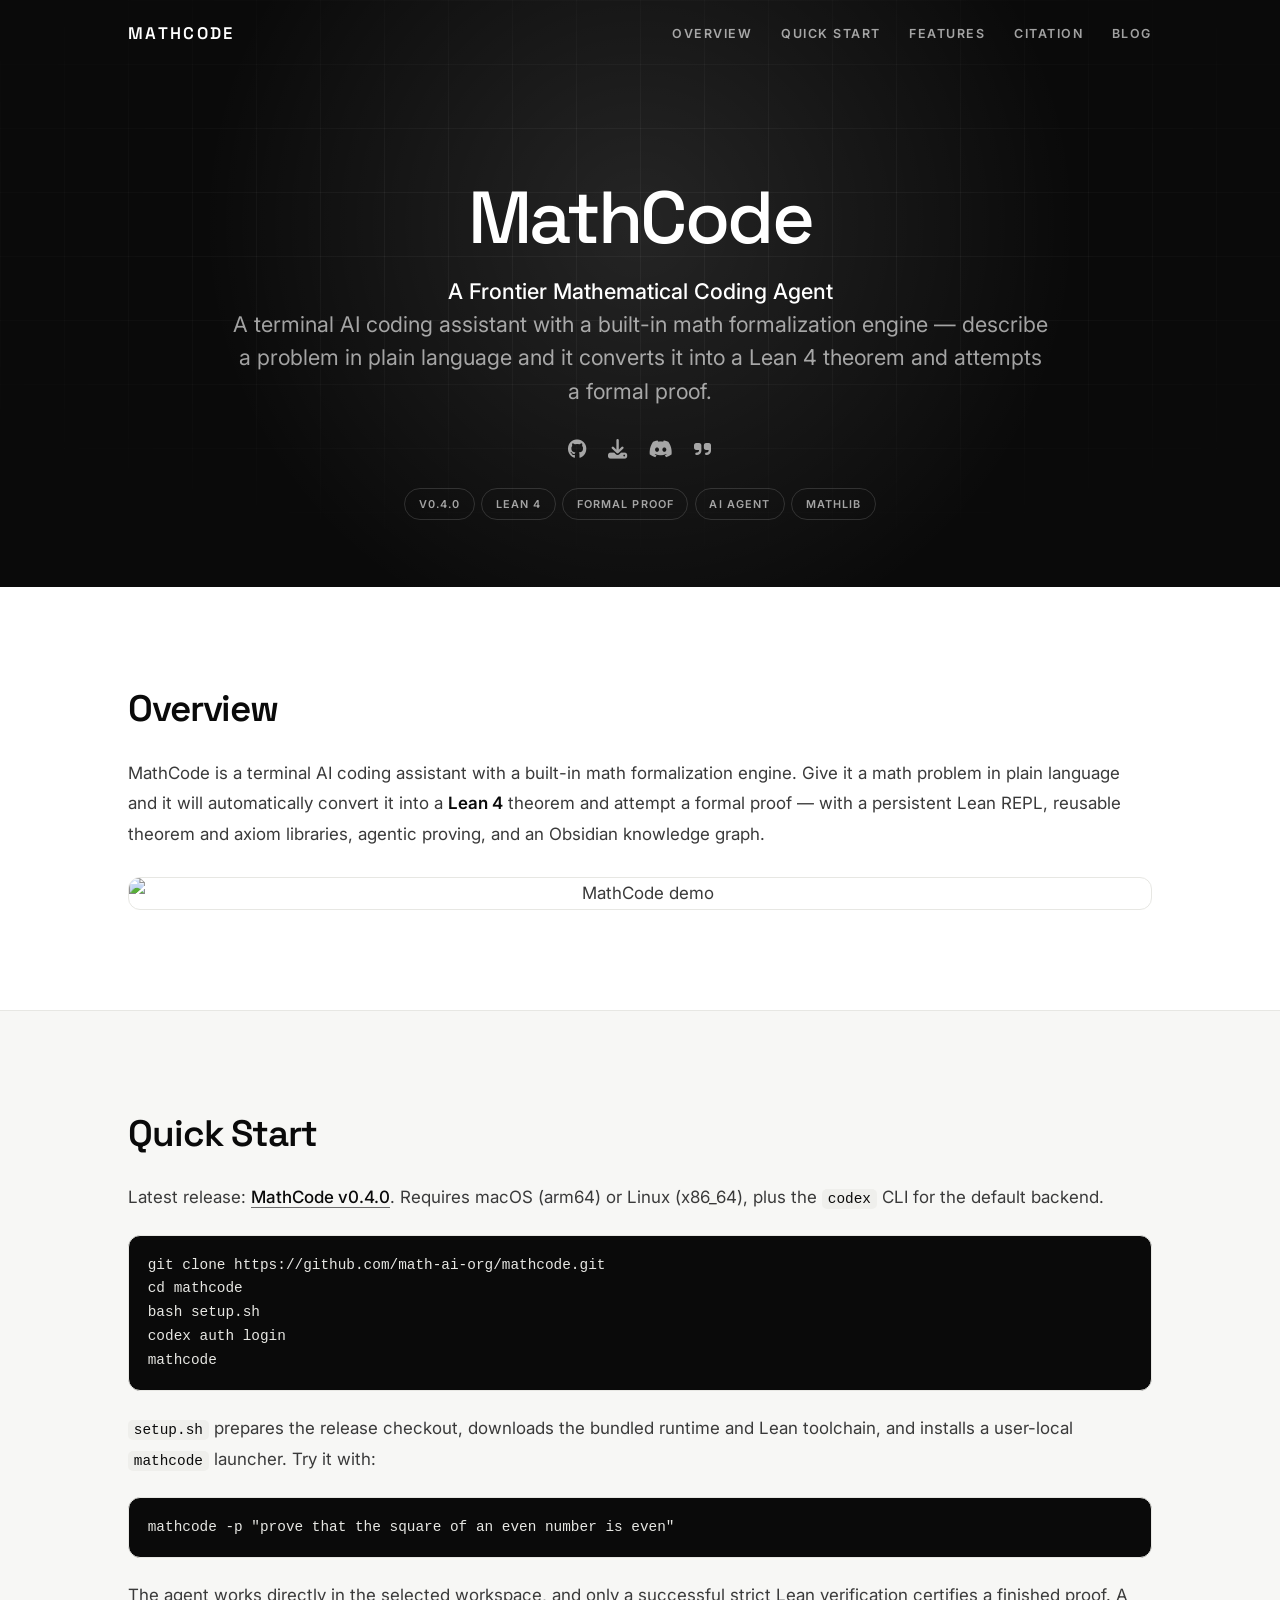
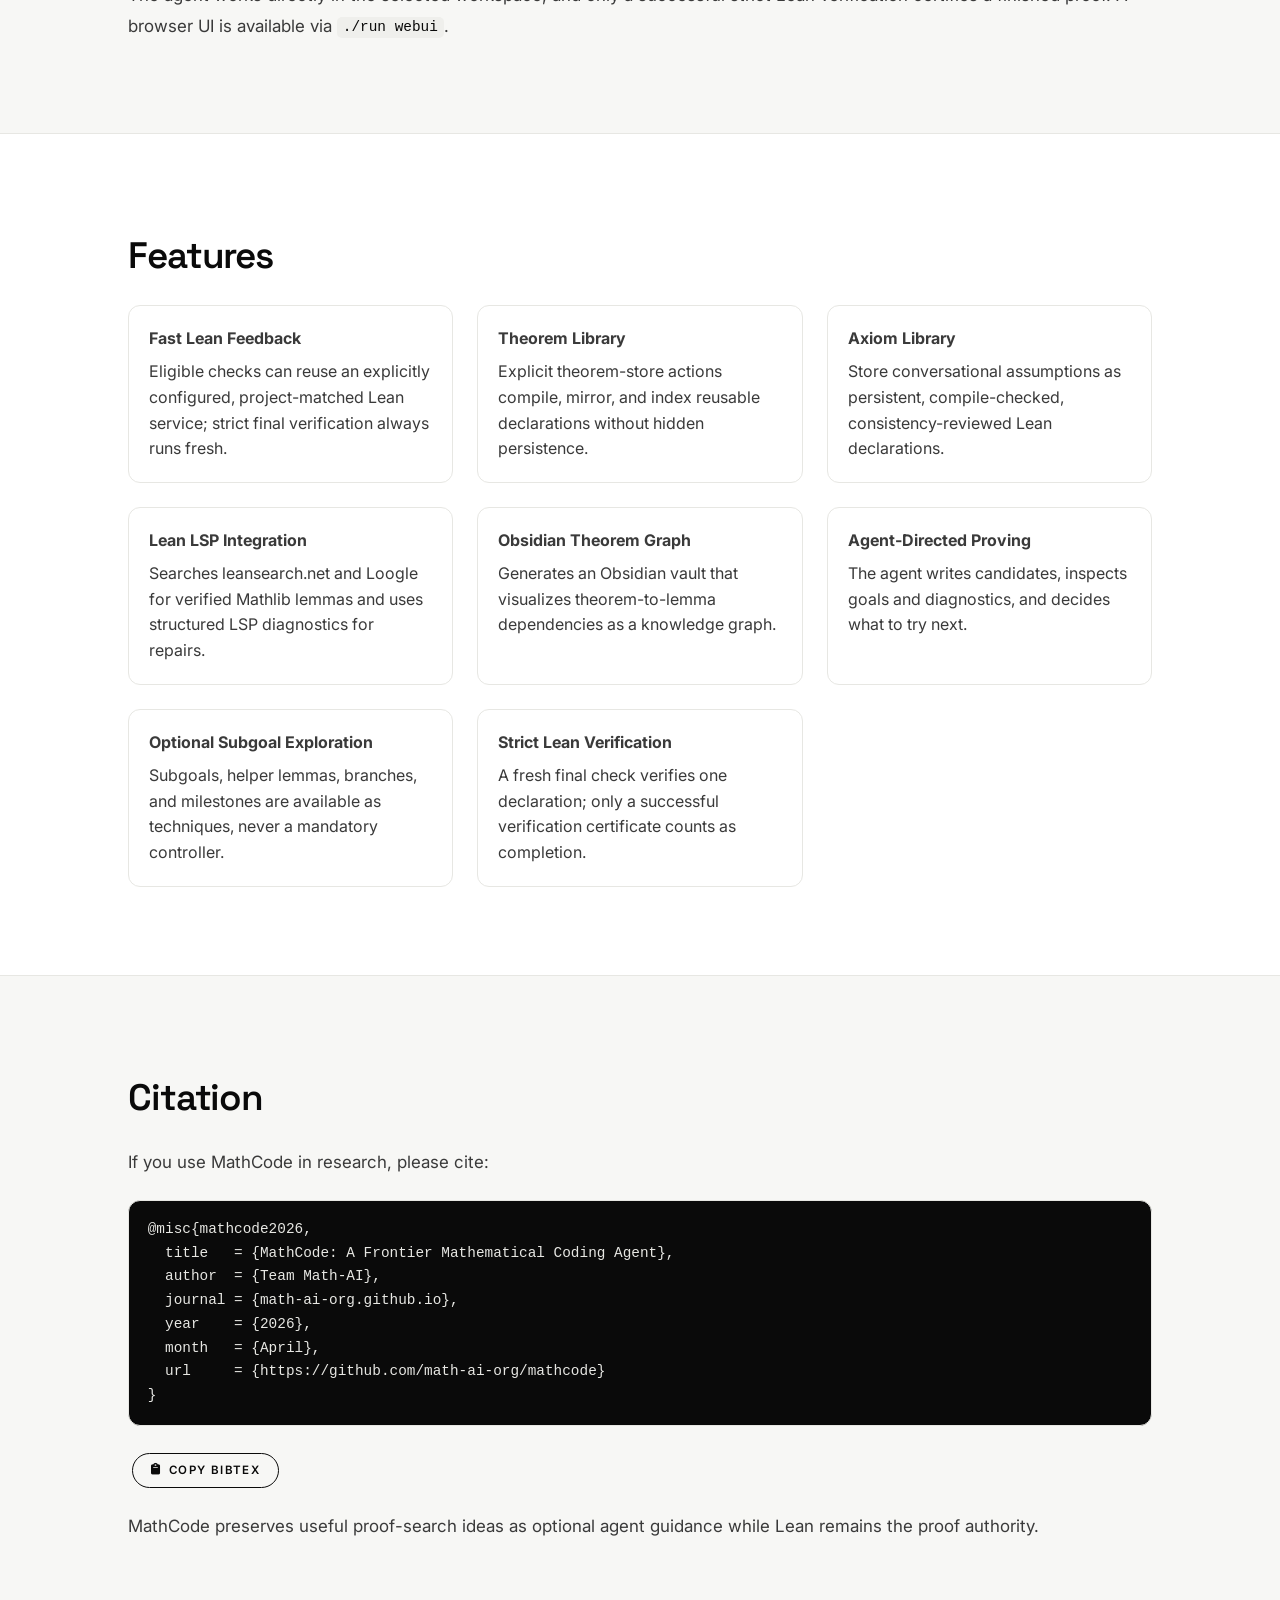
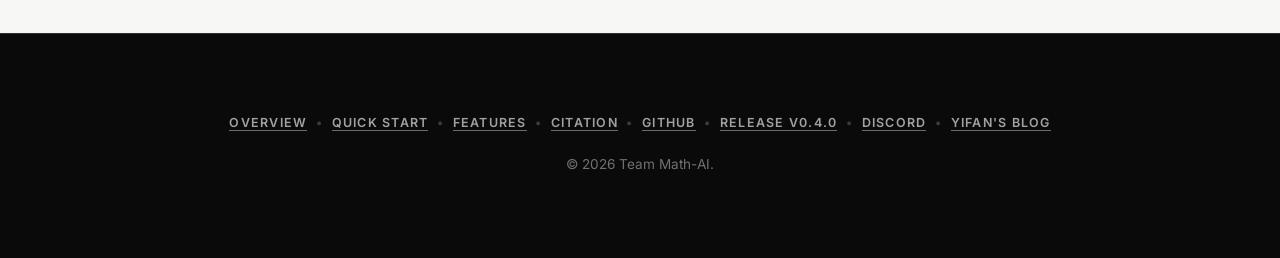
==== commit 3f5e191e: "Update homepage download links and labels to v0.4.0" ====
--- a/index.html
+++ b/index.html
@@ -194,12 +194,12 @@
       <h2 class="subtitle is-hero-subtitle"><span class="highlight">A Frontier Mathematical Coding Agent</span><br>A terminal AI coding assistant with a built-in math formalization engine &mdash; describe a problem in plain language and it converts it into a Lean&nbsp;4 theorem and attempts a formal proof.</h2>
       <div class="project-links">
           <a href="https://github.com/math-ai-org/mathcode" target="_blank" rel="noopener" aria-label="GitHub"><i class="fab fa-github"></i></a>
-          <a href="https://github.com/math-ai-org/mathcode/releases/tag/v0.3.0" target="_blank" rel="noopener" aria-label="Download MathCode v0.3.0"><i class="fas fa-download"></i></a>
+          <a href="https://github.com/math-ai-org/mathcode/releases/tag/v0.4.0" target="_blank" rel="noopener" aria-label="Download MathCode v0.4.0"><i class="fas fa-download"></i></a>
           <a href="https://discord.gg/f2AFP9W5" target="_blank" rel="noopener" aria-label="Discord"><i class="fab fa-discord"></i></a>
           <a href="#citation" aria-label="Citation"><i class="fas fa-quote-right"></i></a>
       </div>
       <div style="margin-top:1.25rem;">
-          <a class="pill" href="https://github.com/math-ai-org/mathcode/releases/tag/v0.3.0" target="_blank" rel="noopener">v0.3.0</a><span class="pill">Lean 4</span><span class="pill">Formal Proof</span><span class="pill">AI Agent</span><span class="pill">Mathlib</span>
+          <a class="pill" href="https://github.com/math-ai-org/mathcode/releases/tag/v0.4.0" target="_blank" rel="noopener">v0.4.0</a><span class="pill">Lean 4</span><span class="pill">Formal Proof</span><span class="pill">AI Agent</span><span class="pill">Mathlib</span>
       </div>
     </div></div>
   </header>
@@ -214,7 +214,7 @@
     <section id="quickstart" class="section content-section"><div class="container">
       <h2 class="section-title">Quick Start</h2>
       <div class="content">
-        <p>Latest release: <a href="https://github.com/math-ai-org/mathcode/releases/tag/v0.3.0">MathCode v0.3.0</a>. Requires macOS (arm64) or Linux (x86_64), plus the <code>codex</code> CLI for the default backend.</p>
+        <p>Latest release: <a href="https://github.com/math-ai-org/mathcode/releases/tag/v0.4.0">MathCode v0.4.0</a>. Requires macOS (arm64) or Linux (x86_64), plus the <code>codex</code> CLI for the default backend.</p>
 <pre><code>git clone https://github.com/math-ai-org/mathcode.git
 cd mathcode
 bash setup.sh
@@ -257,7 +257,7 @@
     <p><a href="#overview">Overview</a> &nbsp;&bull;&nbsp; <a href="#quickstart">Quick Start</a> &nbsp;&bull;&nbsp;
        <a href="#features">Features</a> &nbsp;&bull;&nbsp; <a href="#citation">Citation</a> &nbsp;&bull;&nbsp;
        <a href="https://github.com/math-ai-org/mathcode">GitHub</a> &nbsp;&bull;&nbsp;
-       <a href="https://github.com/math-ai-org/mathcode/releases/tag/v0.3.0">Release v0.3.0</a> &nbsp;&bull;&nbsp;
+       <a href="https://github.com/math-ai-org/mathcode/releases/tag/v0.4.0">Release v0.4.0</a> &nbsp;&bull;&nbsp;
        <a href="https://discord.gg/f2AFP9W5">Discord</a> &nbsp;&bull;&nbsp;
        <a href="https://yfz.ai/blog">Yifan's Blog</a></p>
     <p>&copy; 2026 Team Math-AI.</p>
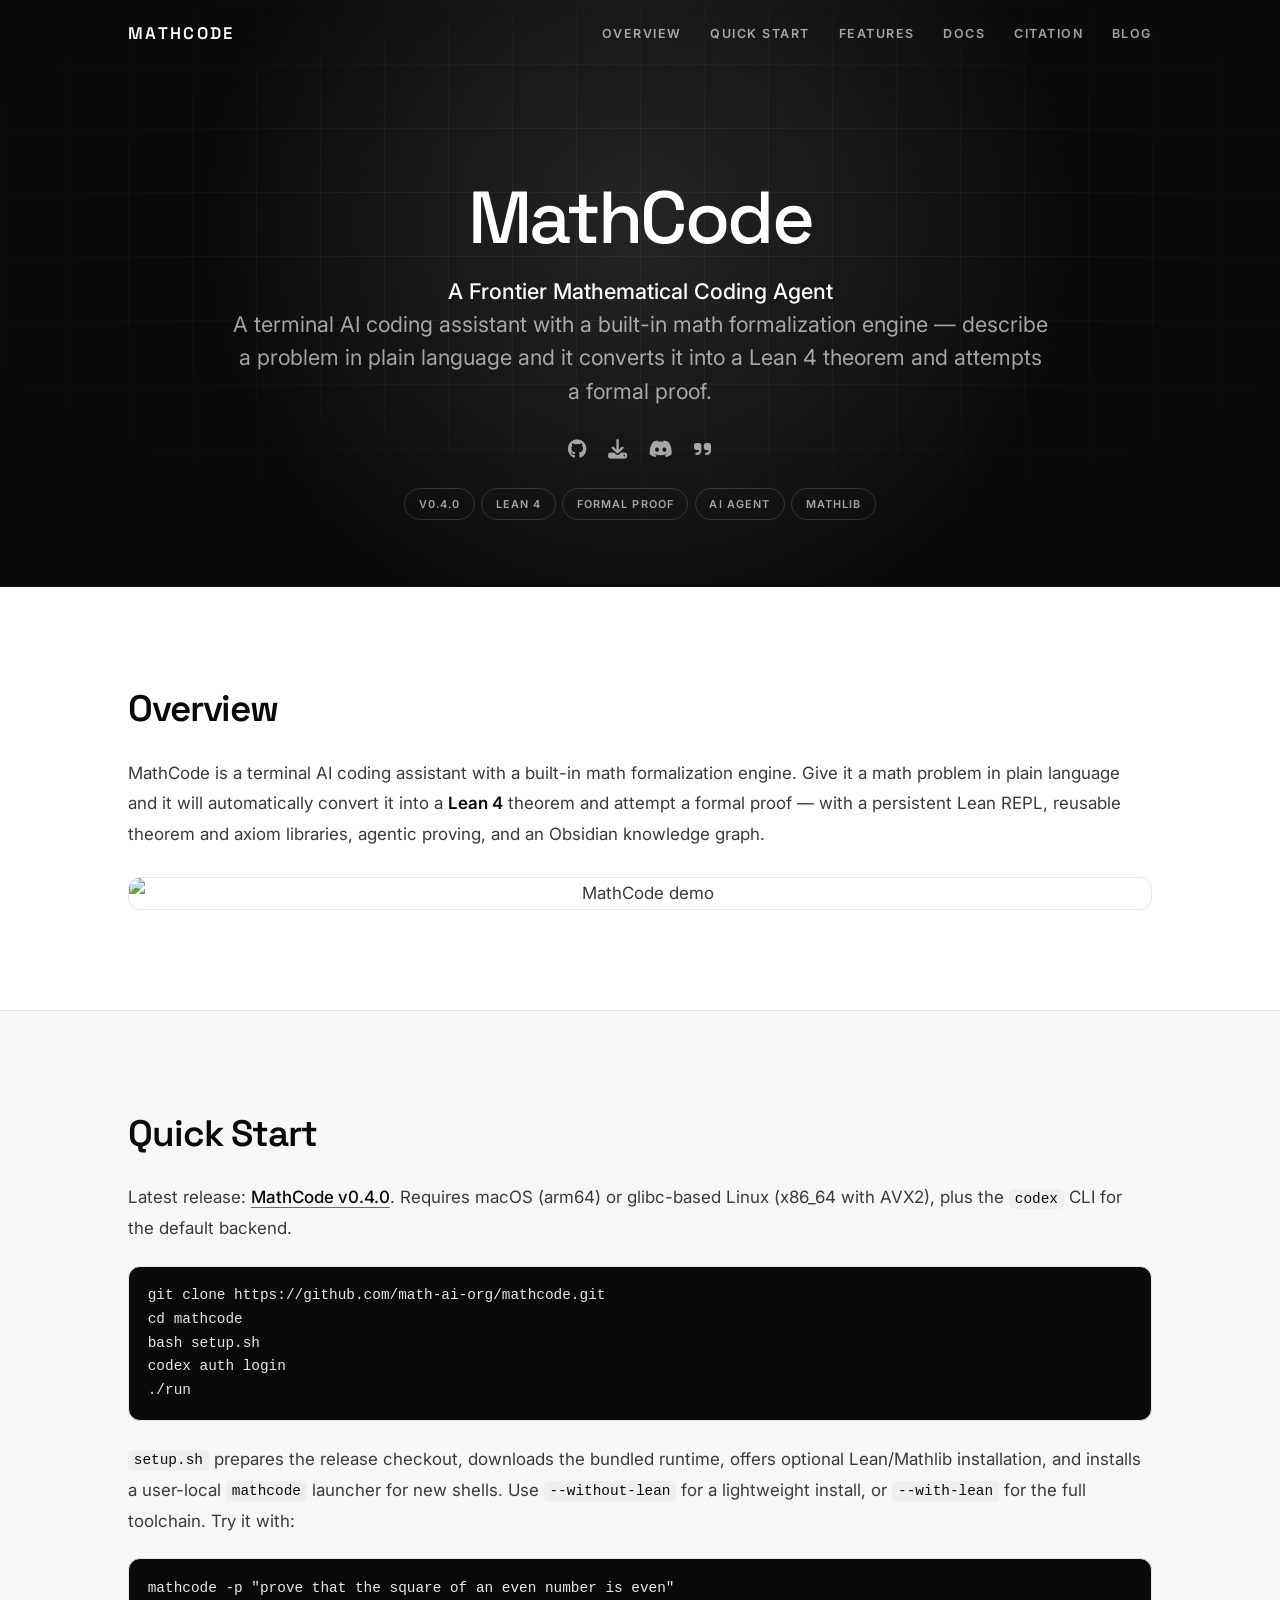
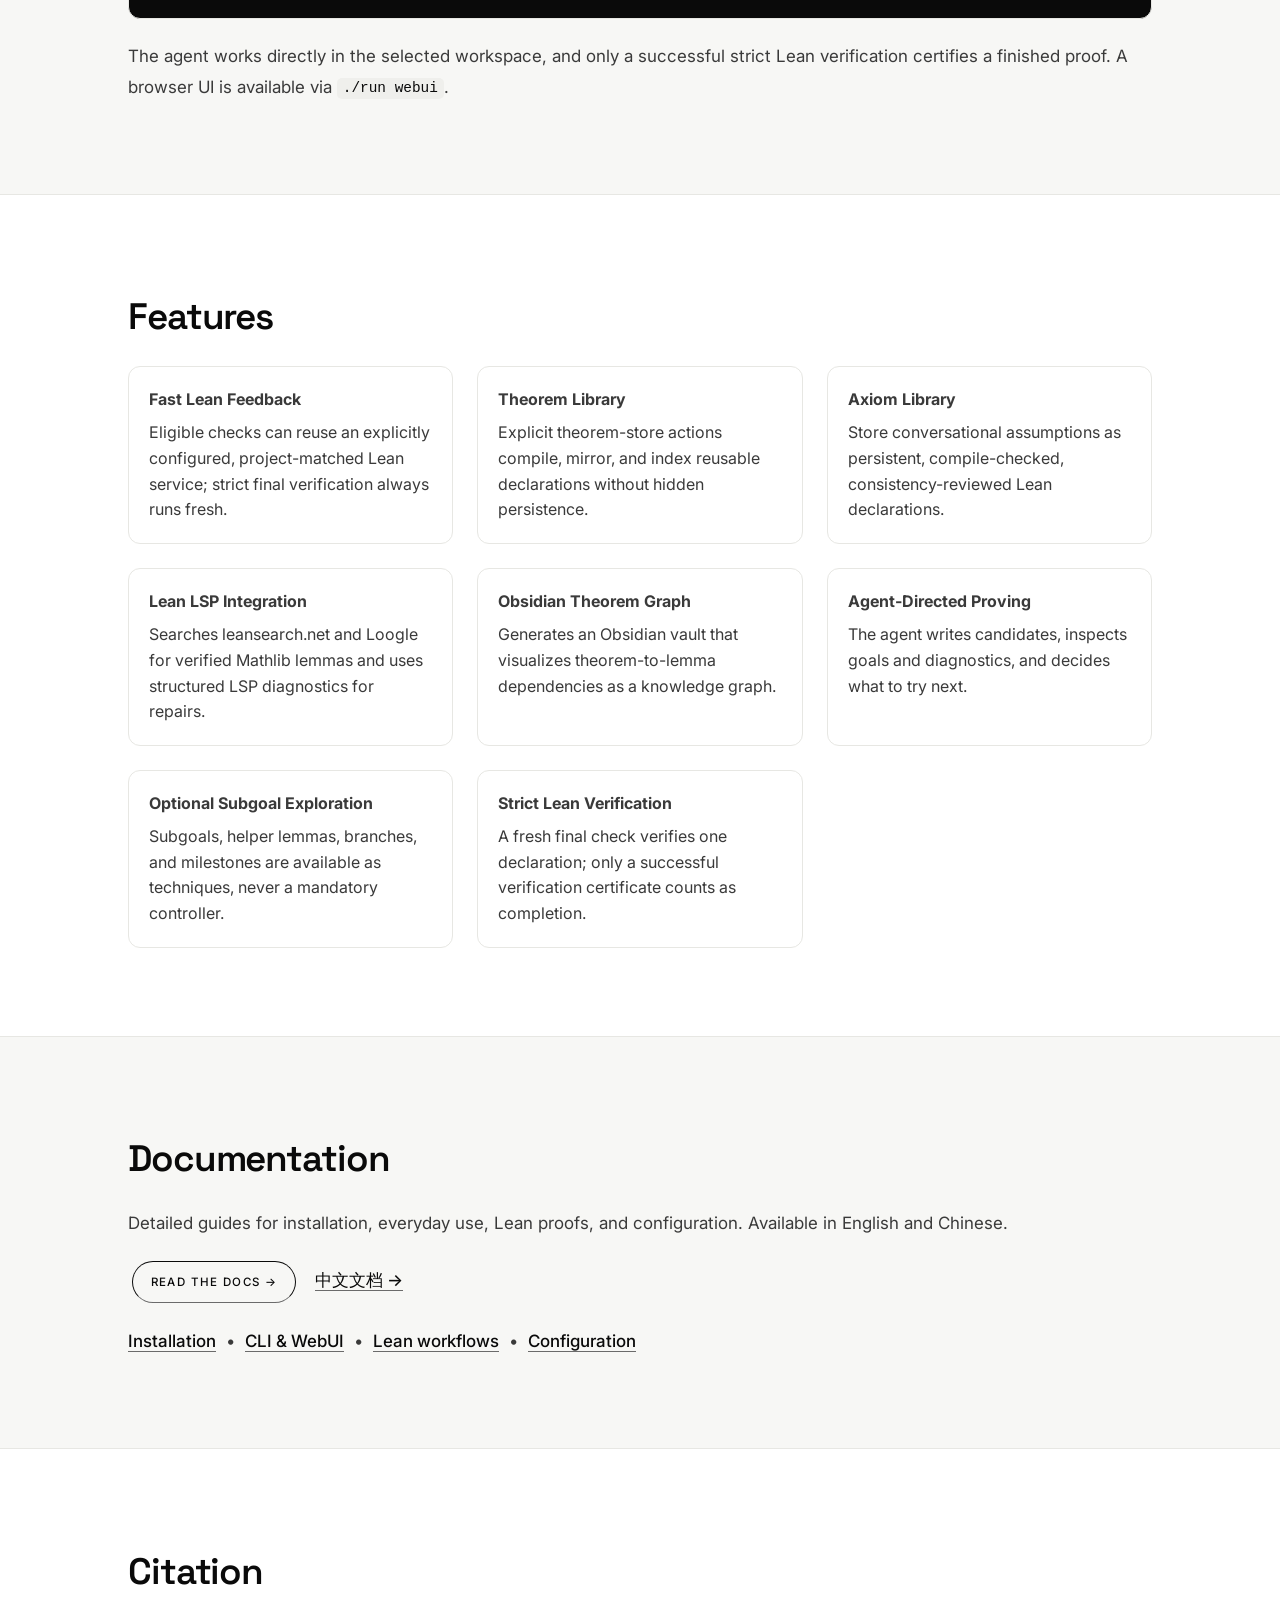
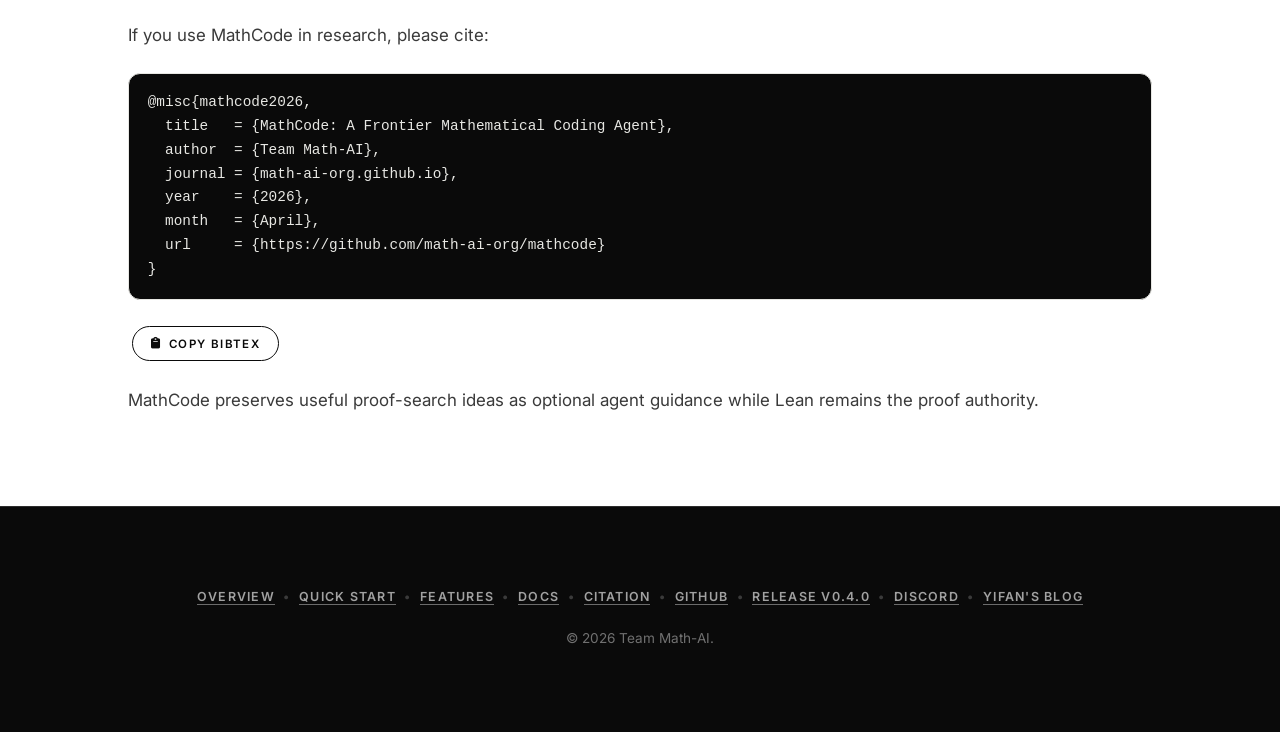
==== commit 95669d22: "Add detailed bilingual documentation to the website" ====
--- a/index.html
+++ b/index.html
@@ -183,6 +183,7 @@
           <a href="#overview" class="navbar-item">Overview</a>
           <a href="#quickstart" class="navbar-item">Quick Start</a>
           <a href="#features" class="navbar-item">Features</a>
+          <a href="docs/" class="navbar-item">Docs</a>
           <a href="#citation" class="navbar-item">Citation</a>
           <a href="https://yfz.ai/blog" class="navbar-item">Blog</a>
         </div></div>
@@ -214,13 +215,13 @@
     <section id="quickstart" class="section content-section"><div class="container">
       <h2 class="section-title">Quick Start</h2>
       <div class="content">
-        <p>Latest release: <a href="https://github.com/math-ai-org/mathcode/releases/tag/v0.4.0">MathCode v0.4.0</a>. Requires macOS (arm64) or Linux (x86_64), plus the <code>codex</code> CLI for the default backend.</p>
+        <p>Latest release: <a href="https://github.com/math-ai-org/mathcode/releases/tag/v0.4.0">MathCode v0.4.0</a>. Requires macOS (arm64) or glibc-based Linux (x86_64 with AVX2), plus the <code>codex</code> CLI for the default backend.</p>
 <pre><code>git clone https://github.com/math-ai-org/mathcode.git
 cd mathcode
 bash setup.sh
 codex auth login
-mathcode</code></pre>
-        <p><code>setup.sh</code> prepares the release checkout, downloads the bundled runtime and Lean toolchain, and installs a user-local <code>mathcode</code> launcher. Try it with:</p>
+./run</code></pre>
+        <p><code>setup.sh</code> prepares the release checkout, downloads the bundled runtime, offers optional Lean/Mathlib installation, and installs a user-local <code>mathcode</code> launcher for new shells. Use <code>--without-lean</code> for a lightweight install, or <code>--with-lean</code> for the full toolchain. Try it with:</p>
 <pre><code>mathcode -p "prove that the square of an even number is even"</code></pre>
         <p>The agent works directly in the selected workspace, and only a successful strict Lean verification certifies a finished proof. A browser UI is available via <code>./run webui</code>.</p>
       </div>
@@ -236,6 +237,13 @@
           <div class="column is-4"><div class="pillar-box"><strong>Agent-Directed Proving</strong><p style="margin:.5rem 0 0">The agent writes candidates, inspects goals and diagnostics, and decides what to try next.</p></div></div>
           <div class="column is-4"><div class="pillar-box"><strong>Optional Subgoal Exploration</strong><p style="margin:.5rem 0 0">Subgoals, helper lemmas, branches, and milestones are available as techniques, never a mandatory controller.</p></div></div>
           <div class="column is-4"><div class="pillar-box"><strong>Strict Lean Verification</strong><p style="margin:.5rem 0 0">A fresh final check verifies one declaration; only a successful verification certificate counts as completion.</p></div></div>
+      </div>
+    </div></section>
+    <section id="documentation" class="section content-section"><div class="container">
+      <h2 class="section-title">Documentation</h2>
+      <div class="content"><p>Detailed guides for installation, everyday use, Lean proofs, and configuration. Available in English and Chinese.</p>
+        <p><a class="button" href="docs/">Read the docs &rarr;</a> &nbsp; <a href="docs/index.ZH.html" lang="zh-CN">中文文档 &rarr;</a></p>
+        <p><a href="docs/release/installation.html">Installation</a> &nbsp;&bull;&nbsp; <a href="docs/release/usage.html">CLI &amp; WebUI</a> &nbsp;&bull;&nbsp; <a href="docs/release/lean.html">Lean workflows</a> &nbsp;&bull;&nbsp; <a href="docs/release/configuration.html">Configuration</a></p>
       </div>
     </div></section>
     <section id="citation" class="section content-section"><div class="container">
@@ -255,7 +263,7 @@
   </main>
   <footer class="footer"><div class="container"><div class="content has-text-centered">
     <p><a href="#overview">Overview</a> &nbsp;&bull;&nbsp; <a href="#quickstart">Quick Start</a> &nbsp;&bull;&nbsp;
-       <a href="#features">Features</a> &nbsp;&bull;&nbsp; <a href="#citation">Citation</a> &nbsp;&bull;&nbsp;
+       <a href="#features">Features</a> &nbsp;&bull;&nbsp; <a href="docs/">Docs</a> &nbsp;&bull;&nbsp; <a href="#citation">Citation</a> &nbsp;&bull;&nbsp;
        <a href="https://github.com/math-ai-org/mathcode">GitHub</a> &nbsp;&bull;&nbsp;
        <a href="https://github.com/math-ai-org/mathcode/releases/tag/v0.4.0">Release v0.4.0</a> &nbsp;&bull;&nbsp;
        <a href="https://discord.gg/f2AFP9W5">Discord</a> &nbsp;&bull;&nbsp;
